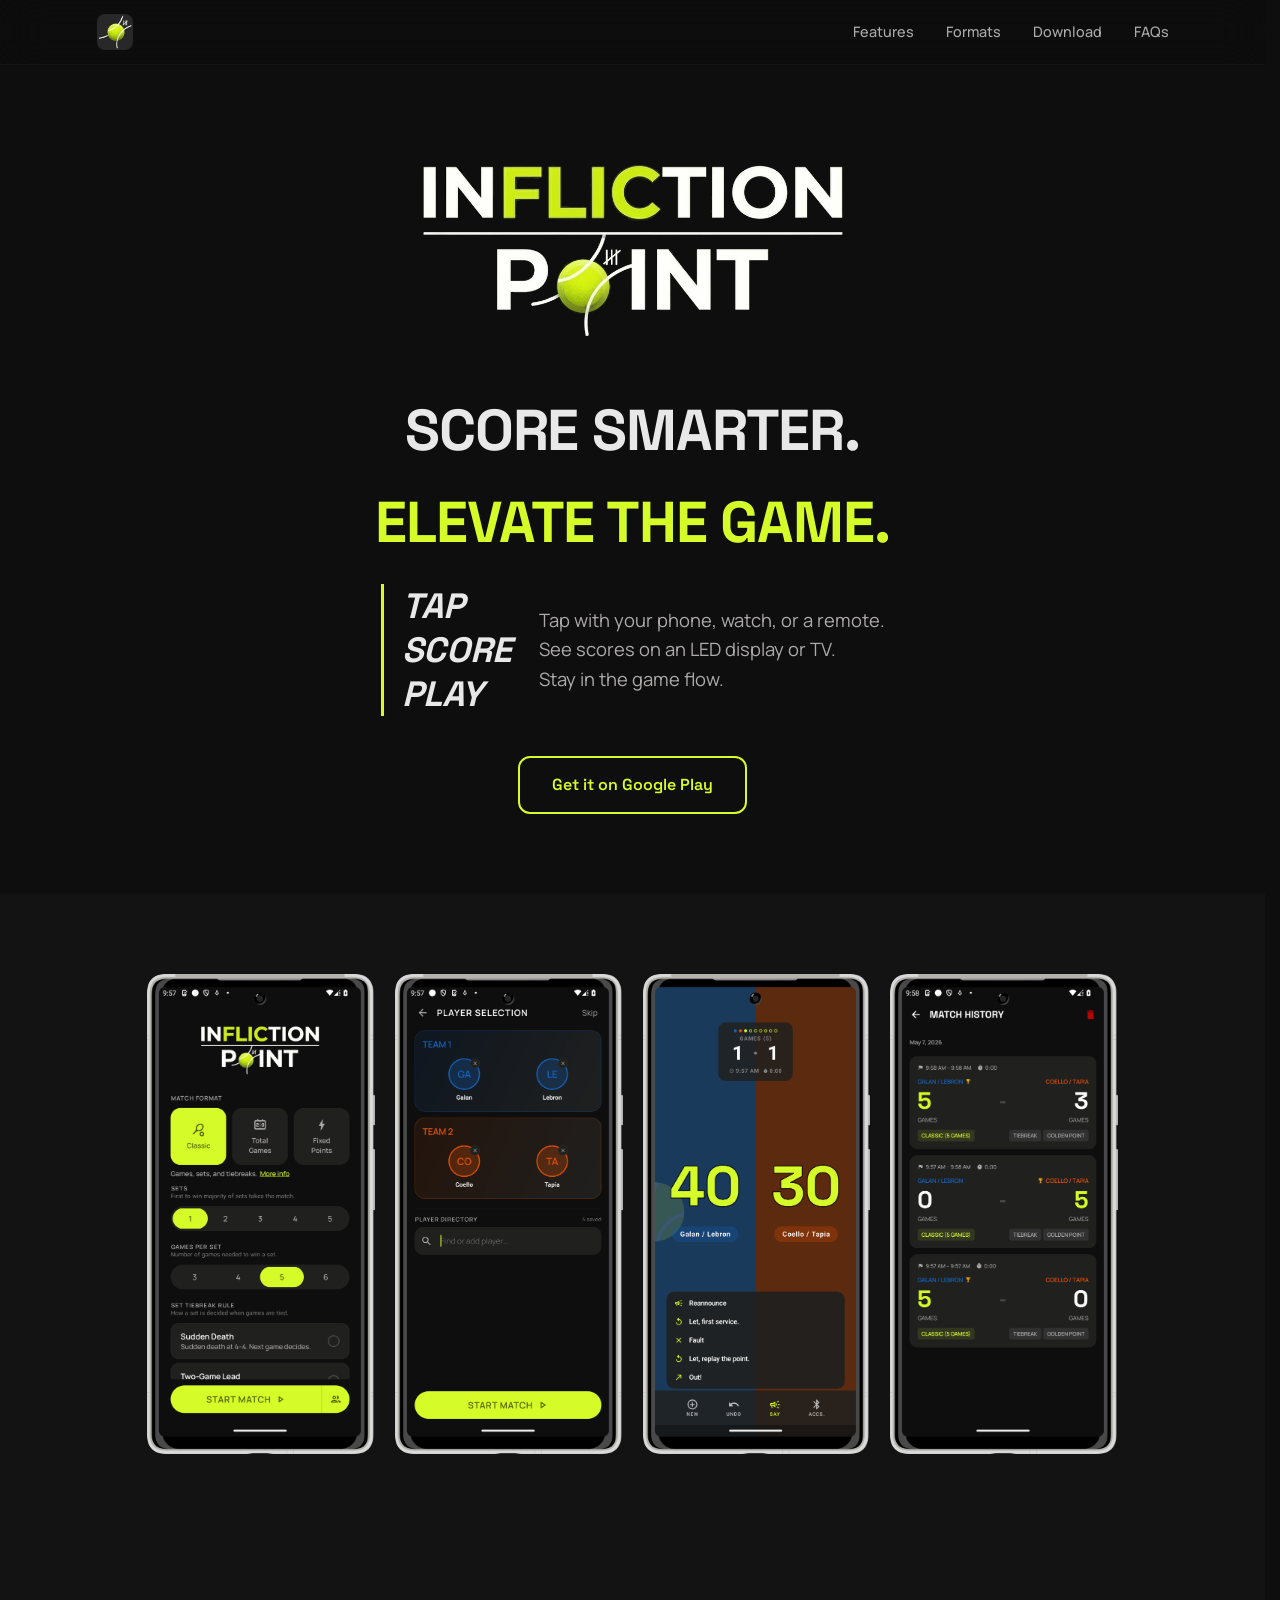
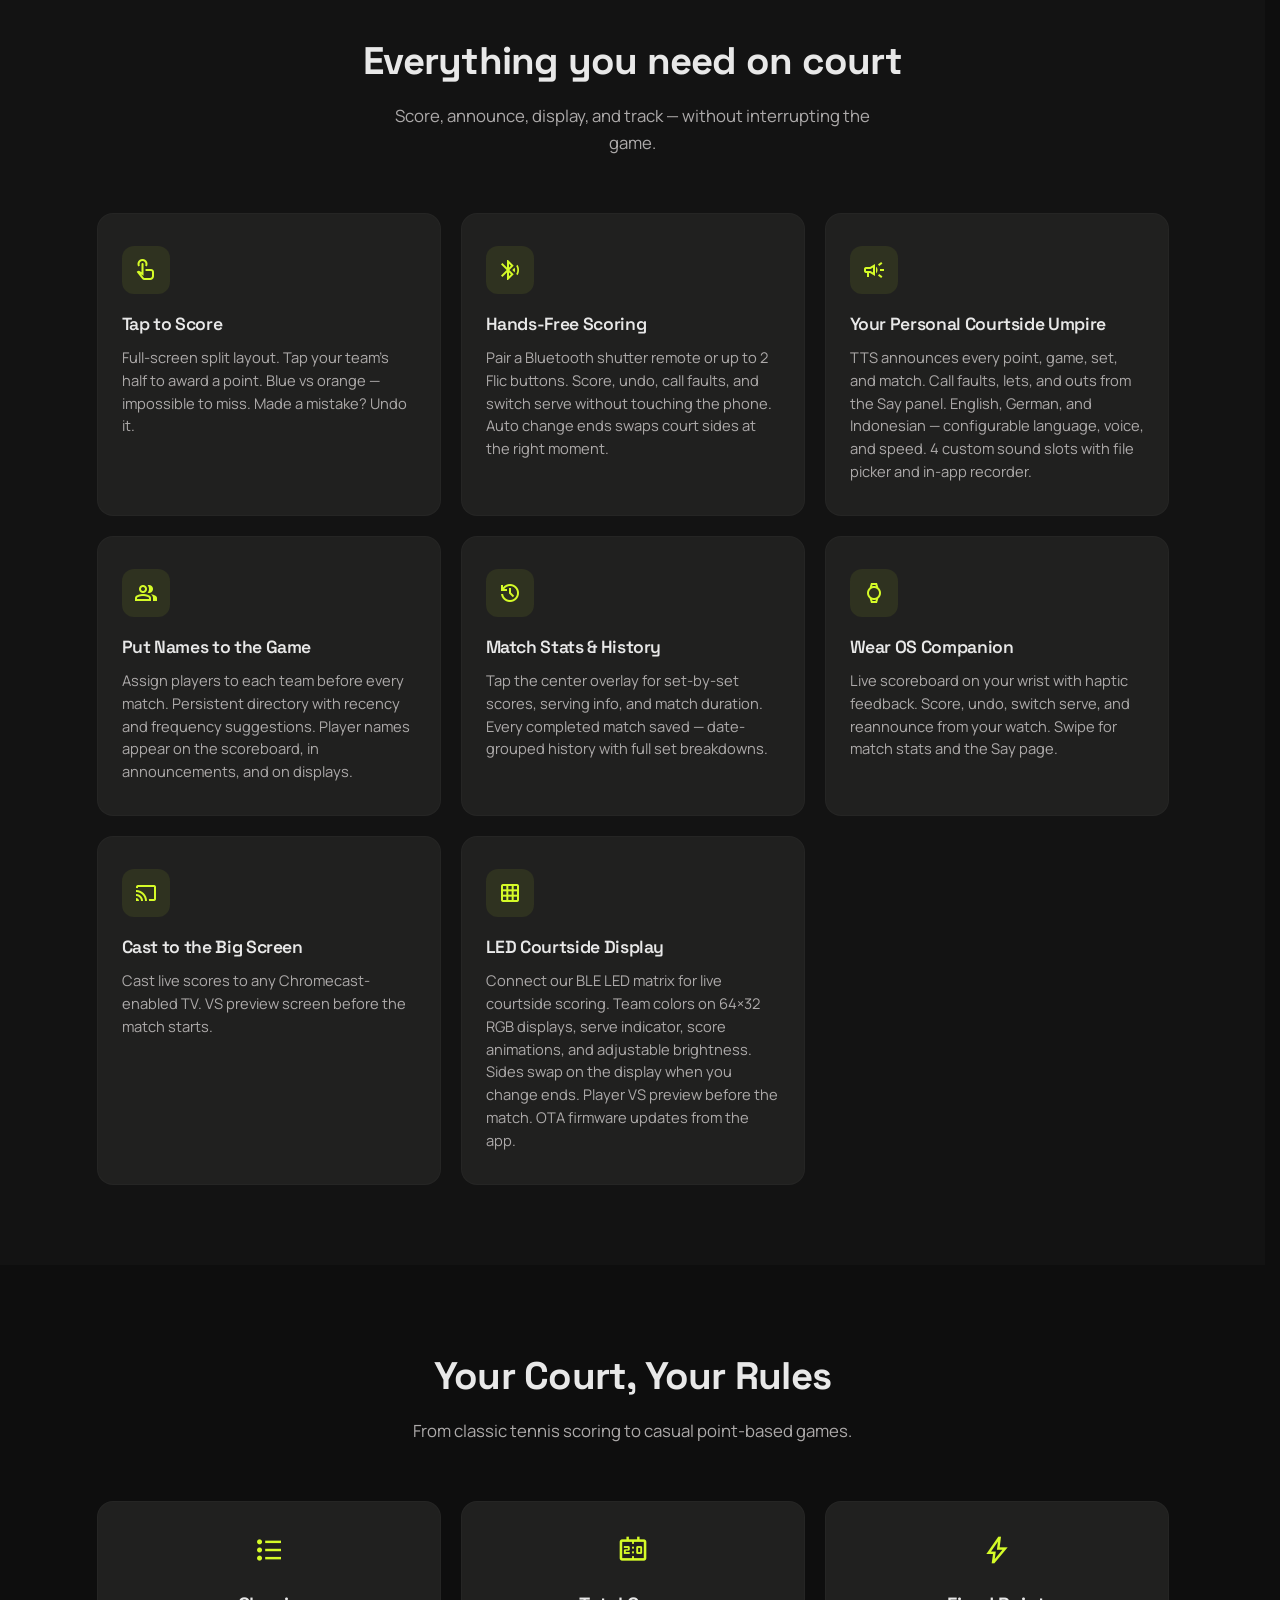
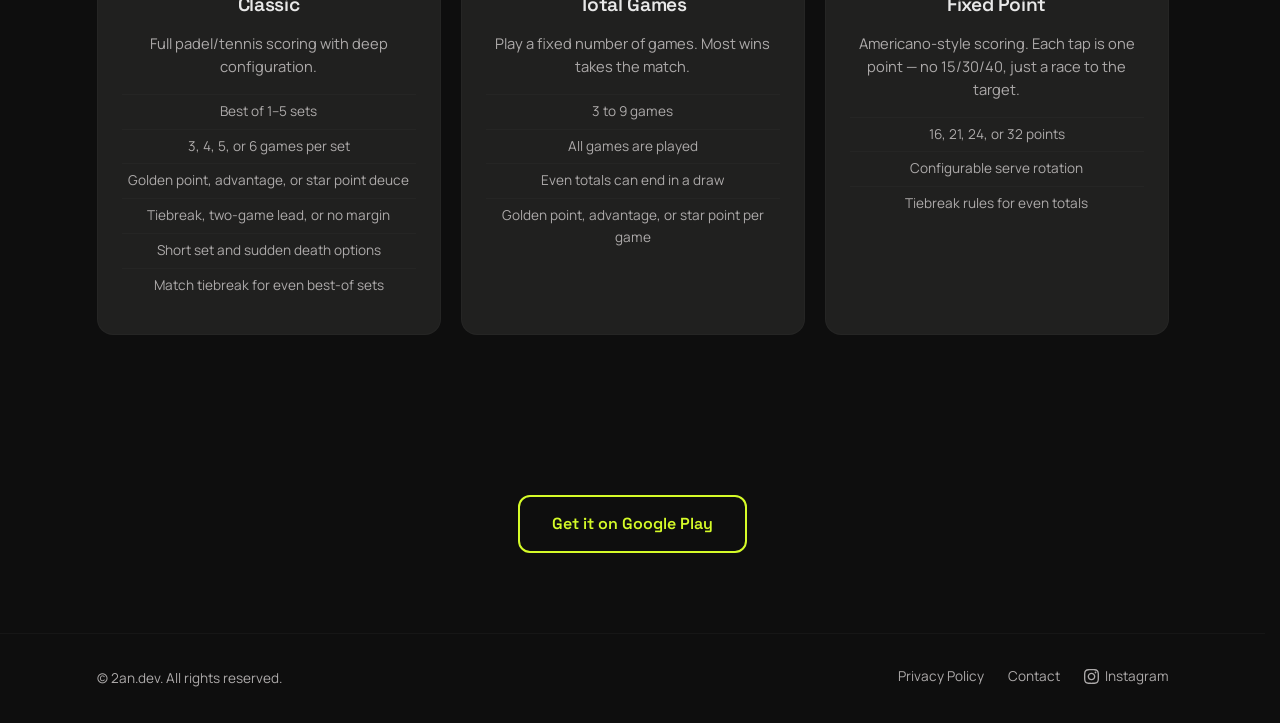
==== index.html @ fe8ebfc3 "feat(landing): update content from Play Store description, add screenshots - Refresh hero, features," ====
<!DOCTYPE html>
<html lang="en">
<head>
  <meta charset="UTF-8">
  <meta name="viewport" content="width=device-width, initial-scale=1.0">
  <title>Infliction Point — Padel/Tennis Scoreboard for Android</title>
  <meta name="description" content="Padel/Tennis scoreboard app. Hands-free scoring with Flic buttons or Bluetooth remotes, TTS umpire, player assignment, Wear OS companion, Chromecast, and LED courtside display.">
  <meta property="og:title" content="Infliction Point — Padel Scoreboard for Android">
  <meta property="og:description" content="Full-screen scoring with hands-free Bluetooth support, TTS announcements, and a Wear OS companion.">
  <meta property="og:type" content="website">
  <meta property="og:url" content="https://infliction-point.2an.dev/">
  <meta property="og:image" content="https://infliction-point.2an.dev/images/og-image.png">
  <link rel="icon" type="image/png" href="images/favicon.png">
  <link rel="canonical" href="https://infliction-point.2an.dev/">
  <link rel="preconnect" href="https://fonts.googleapis.com">
  <link rel="preconnect" href="https://fonts.gstatic.com" crossorigin>
  <link href="https://fonts.googleapis.com/css2?family=Manrope:wght@400;500;600&family=Space+Grotesk:wght@500;600;700&display=swap" rel="stylesheet">
  <link href="https://fonts.googleapis.com/css2?family=Material+Symbols+Outlined" rel="stylesheet">
  <link rel="stylesheet" href="css/style.css">
</head>
<body>

  <!-- Nav -->
  <nav class="nav">
    <div class="container">
      <a href="#" class="nav-brand"><img src="images/favicon.png" alt="Infliction Point" class="nav-icon"></a>
      <ul class="nav-links">
        <li><a href="#features">Features</a></li>
        <li><a href="#formats">Formats</a></li>
        <li><a href="#download">Download</a></li>
        <li><a href="faqs.html">FAQs</a></li>
      </ul>
      <button class="nav-hamburger" aria-label="Toggle menu" aria-expanded="false">
        <span></span><span></span><span></span>
      </button>
    </div>
  </nav>

  <!-- Hero -->
  <section class="hero">
    <div class="container">
      <div class="hero-visual">
        <img src="images/logo.png" alt="Infliction Point" class="hero-logo">
      </div>
      <h1>SCORE SMARTER.<br><span class="accent">ELEVATE THE GAME.</span></h1>
      <div class="hero-sub">
        <div class="tagline-block">
          <div class="tagline-line">TAP</div>
          <div class="tagline-line">SCORE</div>
          <div class="tagline-line">PLAY</div>
        </div>
        <p>Tap with your phone, watch, or a remote.<br>See scores on an LED display or TV.<br>Stay in the game flow.</p>
      </div>
      <a href="https://play.google.com/store/apps/details?id=dev2an.inflictionpoint" class="cta-button" target="_blank" rel="noopener">Get it on Google Play</a>
    </div>
  </section>

  <!-- Screenshots -->
  <section id="screenshots" class="screenshots">
    <div class="screenshots-scroll">
      <img src="images/01_screenshot.png" alt="Screenshot 1" class="screenshot-img">
      <img src="images/02_screenshot.png" alt="Screenshot 2" class="screenshot-img">
      <img src="images/03_screenshot.png" alt="Screenshot 3" class="screenshot-img">
      <img src="images/04_screenshot.png" alt="Screenshot 4" class="screenshot-img">
    </div>
  </section>

  <!-- Features -->
  <section id="features" class="features">
    <div class="container">
      <div class="section-header">
        <h2>Everything you need on court</h2>
        <p>Score, announce, display, and track — without interrupting the game.</p>
      </div>
      <div class="features-grid">
        <div class="feature-card">
          <div class="feature-icon"><span class="material-symbols-outlined">touch_app</span></div>
          <h3>Tap to Score</h3>
          <p>Full-screen split layout. Tap your team's half to award a point. Blue vs orange — impossible to miss. Made a mistake? Undo it.</p>
        </div>
        <div class="feature-card">
          <div class="feature-icon"><span class="material-symbols-outlined">bluetooth_searching</span></div>
          <h3>Hands-Free Scoring</h3>
          <p>Pair a Bluetooth shutter remote or up to 2 Flic buttons. Score, undo, call faults, and switch serve without touching the phone. Auto change ends swaps court sides at the right moment.</p>
        </div>
        <div class="feature-card">
          <div class="feature-icon"><span class="material-symbols-outlined">campaign</span></div>
          <h3>Your Personal Courtside Umpire</h3>
          <p>TTS announces every point, game, set, and match. Call faults, lets, and outs from the Say panel. English, German, and Indonesian — configurable language, voice, and speed. 4 custom sound slots with file picker and in-app recorder.</p>
        </div>
        <div class="feature-card">
          <div class="feature-icon"><span class="material-symbols-outlined">group</span></div>
          <h3>Put Names to the Game</h3>
          <p>Assign players to each team before every match. Persistent directory with recency and frequency suggestions. Player names appear on the scoreboard, in announcements, and on displays.</p>
        </div>
        <div class="feature-card">
          <div class="feature-icon"><span class="material-symbols-outlined">history</span></div>
          <h3>Match Stats &amp; History</h3>
          <p>Tap the center overlay for set-by-set scores, serving info, and match duration. Every completed match saved — date-grouped history with full set breakdowns.</p>
        </div>
        <div class="feature-card">
          <div class="feature-icon"><span class="material-symbols-outlined">watch</span></div>
          <h3>Wear OS Companion</h3>
          <p>Live scoreboard on your wrist with haptic feedback. Score, undo, switch serve, and reannounce from your watch. Swipe for match stats and the Say page.</p>
        </div>
        <div class="feature-card">
          <div class="feature-icon"><span class="material-symbols-outlined">cast</span></div>
          <h3>Cast to the Big Screen</h3>
          <p>Cast live scores to any Chromecast-enabled TV. VS preview screen before the match starts.</p>
        </div>
        <div class="feature-card">
          <div class="feature-icon"><span class="material-symbols-outlined">grid_on</span></div>
          <h3>LED Courtside Display</h3>
          <p>Connect our BLE LED matrix for live courtside scoring. Team colors on 64×32 RGB displays, serve indicator, score animations, and adjustable brightness. Sides swap on the display when you change ends. Player VS preview before the match. OTA firmware updates from the app.</p>
        </div>
      </div>
    </div>
  </section>

  <!-- Formats -->
  <section id="formats">
    <div class="container">
      <div class="section-header">
        <h2>Your Court, Your Rules</h2>
        <p>From classic tennis scoring to casual point-based games.</p>
      </div>
      <div class="formats-grid">
        <div class="format-card">
          <div class="format-icon"><span class="material-symbols-outlined">format_list_bulleted</span></div>
          <h3>Classic</h3>
          <p>Full padel/tennis scoring with deep configuration.</p>
          <ul>
            <li>Best of 1–5 sets</li>
            <li>3, 4, 5, or 6 games per set</li>
            <li>Golden point, advantage, or star point deuce</li>
            <li>Tiebreak, two-game lead, or no margin</li>
            <li>Short set and sudden death options</li>
            <li>Match tiebreak for even best-of sets</li>
          </ul>
        </div>
        <div class="format-card">
          <div class="format-icon"><span class="material-symbols-outlined">scoreboard</span></div>
          <h3>Total Games</h3>
          <p>Play a fixed number of games. Most wins takes the match.</p>
          <ul>
            <li>3 to 9 games</li>
            <li>All games are played</li>
            <li>Even totals can end in a draw</li>
            <li>Golden point, advantage, or star point per game</li>
          </ul>
        </div>
        <div class="format-card">
          <div class="format-icon"><span class="material-symbols-outlined">bolt</span></div>
          <h3>Fixed Point</h3>
          <p>Americano-style scoring. Each tap is one point — no 15/30/40, just a race to the target.</p>
          <ul>
            <li>16, 21, 24, or 32 points</li>
            <li>Configurable serve rotation</li>
            <li>Tiebreak rules for even totals</li>
          </ul>
        </div>
      </div>
    </div>
  </section>


  <!-- Download -->
  <section id="download" class="download">
    <div class="container">
      <a href="https://play.google.com/store/apps/details?id=dev2an.inflictionpoint" class="cta-button" target="_blank" rel="noopener">Get it on Google Play</a>
    </div>
  </section>

  <!-- Footer -->
  <footer class="footer">
    <div class="container">
      <span>&copy; 2an.dev. All rights reserved.</span>
      <ul class="footer-links">
        <li><a href="privacy.html">Privacy Policy</a></li>
        <li><a href="mailto:infliction-point@2an.dev">Contact</a></li>
        <li><a href="https://www.instagram.com/inflictionpoint/" target="_blank" rel="noopener" style="display:inline-flex;align-items:center;gap:6px;"><svg xmlns="http://www.w3.org/2000/svg" width="15" height="15" viewBox="0 0 24 24" fill="currentColor" aria-hidden="true"><path d="M12 2.163c3.204 0 3.584.012 4.85.07 3.252.148 4.771 1.691 4.919 4.919.058 1.265.069 1.645.069 4.849 0 3.205-.012 3.584-.069 4.849-.149 3.225-1.664 4.771-4.919 4.919-1.266.058-1.644.07-4.85.07-3.204 0-3.584-.012-4.849-.07-3.26-.149-4.771-1.699-4.919-4.92-.058-1.265-.07-1.644-.07-4.849 0-3.204.013-3.583.07-4.849.149-3.227 1.664-4.771 4.919-4.919 1.266-.057 1.645-.069 4.849-.069zm0-2.163c-3.259 0-3.667.014-4.947.072-4.358.2-6.78 2.618-6.98 6.98-.059 1.281-.073 1.689-.073 4.948 0 3.259.014 3.668.072 4.948.2 4.358 2.618 6.78 6.98 6.98 1.281.058 1.689.072 4.948.072 3.259 0 3.668-.014 4.948-.072 4.354-.2 6.782-2.618 6.979-6.98.059-1.28.073-1.689.073-4.948 0-3.259-.014-3.667-.072-4.947-.196-4.354-2.617-6.78-6.979-6.98-1.281-.059-1.69-.073-4.949-.073zm0 5.838c-3.403 0-6.162 2.759-6.162 6.162s2.759 6.163 6.162 6.163 6.162-2.759 6.162-6.163c0-3.403-2.759-6.162-6.162-6.162zm0 10.162c-2.209 0-4-1.79-4-4 0-2.209 1.791-4 4-4s4 1.791 4 4c0 2.21-1.791 4-4 4zm6.406-11.845c-.796 0-1.441.645-1.441 1.44s.645 1.44 1.441 1.44c.795 0 1.439-.645 1.439-1.44s-.644-1.44-1.439-1.44z"/></svg>Instagram</a></li>
      </ul>
    </div>
  </footer>

  <script src="js/main.js"></script>
</body>
</html>
---- css/style.css ----
/* ── Tokens ── */
:root {
  --electric-lime: #D5FB28;
  --electric-lime-hover: #e0fc5a;
  --court-blue: #1565C0;
  --court-blue-light: #1E88E5;
  --clay-orange: #E65100;
  --clay-orange-light: #EF6C00;
  --deep-charcoal: #0E0E0E;
  --surface-low: #131313;
  --surface-high: #20201F;
  --on-surface-variant: #ADAAAA;
  --on-primary-dark: #4D5D00;
  --ghost-border: rgba(72, 72, 71, 0.15);
  --heading-color: #E8E8E8;
  --font-heading: 'Space Grotesk', system-ui, sans-serif;
  --font-body: 'Manrope', system-ui, sans-serif;
  --max-width: 1120px;
}

/* ── Reset ── */
*, *::before, *::after { box-sizing: border-box; margin: 0; padding: 0; }

html { scroll-behavior: smooth; scrollbar-gutter: stable; }

body {
  font-family: var(--font-body);
  background: var(--deep-charcoal);
  color: var(--on-surface-variant);
  line-height: 1.6;
  -webkit-font-smoothing: antialiased;
}

a { color: var(--electric-lime); text-decoration: none; }
a:hover { color: var(--electric-lime-hover); }

img { max-width: 100%; display: block; }

/* ── Layout ── */
.container { max-width: var(--max-width); margin: 0 auto; padding: 0 24px; }

section { padding: 80px 0; }

/* ── Nav ── */
.nav {
  position: sticky;
  top: 0;
  z-index: 100;
  background: rgba(14, 14, 14, 0.85);
  backdrop-filter: blur(24px);
  -webkit-backdrop-filter: blur(24px);
  border-bottom: 1px solid var(--ghost-border);
}

.nav .container {
  display: flex;
  align-items: center;
  justify-content: space-between;
  height: 64px;
}

.nav-brand { text-decoration: none; }

.nav-icon {
  width: 36px;
  height: 36px;
  border-radius: 8px;
}

.nav-links {
  display: flex;
  align-items: center;
  gap: 32px;
  list-style: none;
}

.nav-links a {
  color: var(--on-surface-variant);
  font-size: 0.9rem;
  font-weight: 500;
  transition: color 0.2s;
}

.nav-links a:hover { color: var(--heading-color); }

.nav-hamburger {
  display: none;
  background: none;
  border: none;
  cursor: pointer;
  padding: 8px;
}

.nav-hamburger span {
  display: block;
  width: 24px;
  height: 2px;
  background: var(--on-surface-variant);
  margin: 6px 0;
  transition: transform 0.3s, opacity 0.3s;
}

/* ── Hero ── */
.hero {
  padding: 100px 0 80px;
  text-align: center;
}

.hero h1 {
  font-family: var(--font-heading);
  font-size: clamp(2.4rem, 5vw, 3.6rem);
  font-weight: 700;
  letter-spacing: -0.02em;
  color: var(--heading-color);
  margin-bottom: 16px;
}

.hero h1 .accent { color: var(--electric-lime); }

.hero-sub {
  display: flex;
  align-items: center;
  justify-content: center;
  gap: 28px;
  margin-bottom: 40px;
}

.tagline-block {
  border-left: 3px solid var(--electric-lime);
  padding-left: 18px;
  flex-shrink: 0;
  text-align: left;
}

.tagline-line {
  font-family: var(--font-heading);
  font-size: clamp(1.6rem, 3.5vw, 2.2rem);
  font-weight: 700;
  font-style: italic;
  color: var(--heading-color);
  line-height: 1.25;
}

.hero p {
  font-size: 1.15rem;
  max-width: 360px;
  margin: 0;
  text-align: left;
}

.hero-visual {
  display: flex;
  justify-content: center;
  margin-bottom: 48px;
}

.hero-logo {
  width: 420px;
  height: auto;
}

/* ── CTA Button ── */
.cta-button {
  display: inline-flex;
  align-items: center;
  gap: 8px;
  padding: 14px 32px;
  border: 2px solid var(--electric-lime);
  border-radius: 12px;
  font-family: var(--font-heading);
  font-weight: 600;
  font-size: 1rem;
  color: var(--electric-lime);
  background: transparent;
  cursor: pointer;
  transition: background 0.2s, color 0.2s;
}

.cta-button:hover {
  background: var(--electric-lime);
  color: var(--on-primary-dark);
}

/* ── Section Headers ── */
.section-header {
  text-align: center;
  margin-bottom: 56px;
}

.section-header h2 {
  font-family: var(--font-heading);
  font-size: clamp(1.8rem, 3.5vw, 2.4rem);
  font-weight: 700;
  letter-spacing: -0.02em;
  color: var(--heading-color);
  margin-bottom: 12px;
}

.section-header p {
  font-size: 1.05rem;
  max-width: 520px;
  margin: 0 auto;
}

/* ── Features ── */
.features { background: var(--surface-low); }

.features-grid {
  display: grid;
  grid-template-columns: repeat(3, 1fr);
  gap: 20px;
}

.feature-card {
  background: var(--surface-high);
  border: 1px solid var(--ghost-border);
  border-radius: 16px;
  padding: 32px 24px;
}

.feature-icon {
  width: 48px;
  height: 48px;
  border-radius: 12px;
  display: flex;
  align-items: center;
  justify-content: center;
  margin-bottom: 16px;
  background: rgba(213, 251, 40, 0.08);
  color: var(--electric-lime);
}

.feature-icon .material-symbols-outlined {
  font-size: 1.5rem;
}

.feature-card h3 {
  font-family: var(--font-heading);
  font-size: 1.1rem;
  font-weight: 600;
  letter-spacing: -0.02em;
  color: var(--heading-color);
  margin-bottom: 8px;
}

.feature-card p { font-size: 0.92rem; line-height: 1.55; }

/* ── Formats ── */
.formats-grid {
  display: grid;
  grid-template-columns: repeat(3, 1fr);
  gap: 20px;
}

.format-card {
  background: var(--surface-high);
  border: 1px solid var(--ghost-border);
  border-radius: 16px;
  padding: 32px 24px;
  text-align: center;
}

.format-card .format-icon {
  margin-bottom: 16px;
  color: var(--electric-lime);
}

.format-card .format-icon .material-symbols-outlined {
  font-size: 2rem;
}

.format-card h3 {
  font-family: var(--font-heading);
  font-size: 1.2rem;
  font-weight: 600;
  letter-spacing: -0.02em;
  color: var(--heading-color);
  margin-bottom: 12px;
}

.format-card p { font-size: 0.92rem; line-height: 1.55; }

.format-card ul {
  list-style: none;
  margin-top: 16px;
  font-size: 0.85rem;
}

.format-card ul li {
  padding: 6px 0;
  border-top: 1px solid var(--ghost-border);
}

/* ── Screenshots ── */
.screenshots { background: var(--surface-low); }

.screenshots-scroll {
  display: flex;
  gap: 20px;
  overflow-x: auto;
  padding-bottom: 16px;
  scroll-snap-type: x mandatory;
  -webkit-overflow-scrolling: touch;
}

.screenshots-scroll::before,
.screenshots-scroll::after {
  content: '';
  flex: 1;
}

.screenshots-scroll::-webkit-scrollbar { height: 6px; }
.screenshots-scroll::-webkit-scrollbar-track { background: var(--surface-high); border-radius: 3px; }
.screenshots-scroll::-webkit-scrollbar-thumb { background: rgba(173, 170, 170, 0.3); border-radius: 3px; }

.screenshot-img {
  flex: 0 0 auto;
  height: 480px;
  width: auto;
  border-radius: 16px;
  scroll-snap-align: start;
  display: block;
}

/* ── Download ── */
.download {
  text-align: center;
  padding: 80px 0;
}

.download h2 {
  font-family: var(--font-heading);
  font-size: clamp(1.8rem, 3.5vw, 2.4rem);
  font-weight: 700;
  letter-spacing: -0.02em;
  color: var(--heading-color);
  margin-bottom: 16px;
}

.download p {
  font-size: 1.05rem;
  margin-bottom: 32px;
}

.built-by {
  margin-top: 24px;
  font-size: 0.85rem;
}

/* ── Footer ── */
.footer {
  border-top: 1px solid var(--ghost-border);
  padding: 32px 0;
}

.footer .container {
  display: flex;
  align-items: center;
  justify-content: space-between;
  flex-wrap: wrap;
  gap: 16px;
  font-size: 0.85rem;
}

.footer-links {
  display: flex;
  gap: 24px;
  list-style: none;
}

.footer-links a { color: var(--on-surface-variant); }
.footer-links a:hover { color: var(--heading-color); }

/* ── Mobile ── */
@media (max-width: 768px) {
  section { padding: 56px 0; }

  .nav-links {
    display: none;
    position: absolute;
    top: 64px;
    left: 0;
    right: 0;
    flex-direction: column;
    background: rgba(14, 14, 14, 0.95);
    backdrop-filter: blur(24px);
    -webkit-backdrop-filter: blur(24px);
    padding: 24px;
    gap: 20px;
    border-bottom: 1px solid var(--ghost-border);
  }

  .nav-links.open { display: flex; }

  .nav-hamburger { display: block; }

  .features-grid,
  .formats-grid {
    grid-template-columns: 1fr;
  }

  .hero-logo {
    width: 320px;
  }

  .hero-sub {
    flex-direction: column;
    align-items: center;
  }

  .hero p {
    text-align: center;
    max-width: 480px;
  }


  .footer .container {
    flex-direction: column;
    text-align: center;
  }
}

@media (max-width: 480px) {
  .hero h1 { font-size: 2rem; }
  .container { padding: 0 16px; }
}
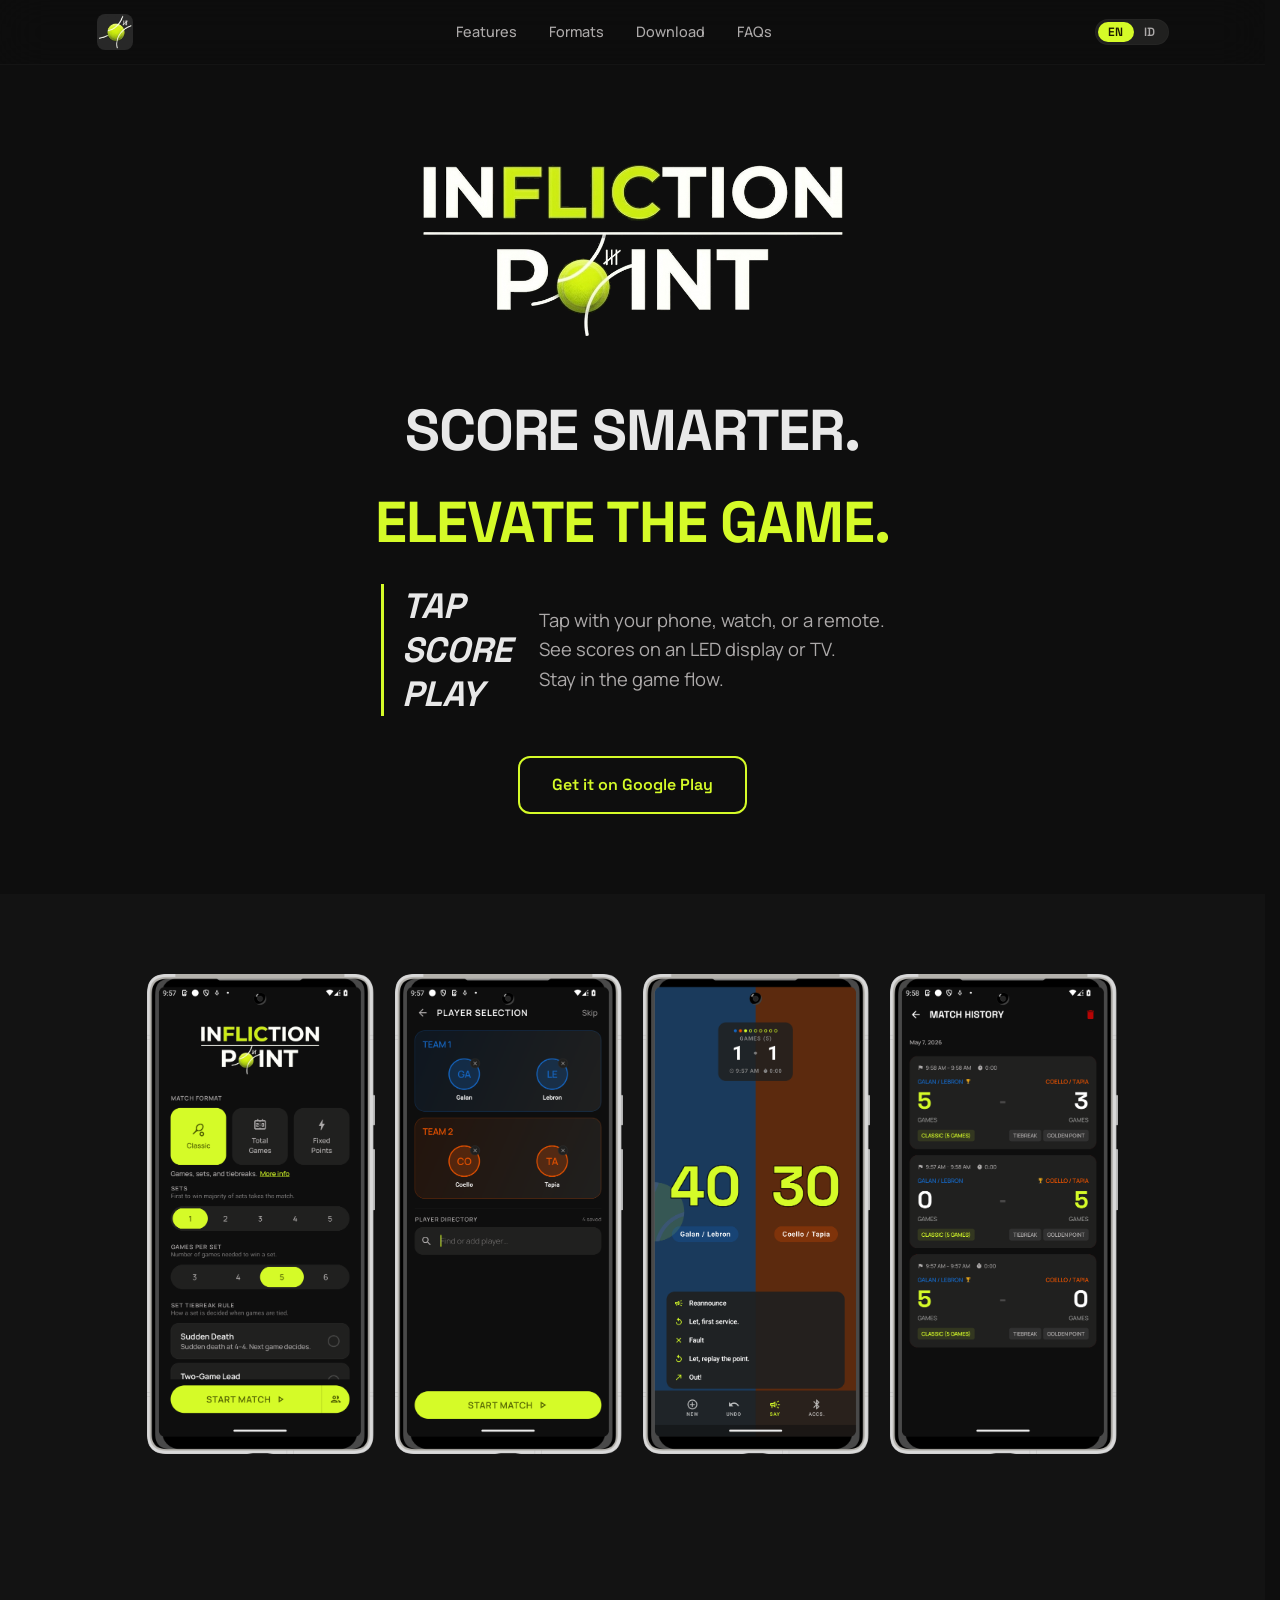
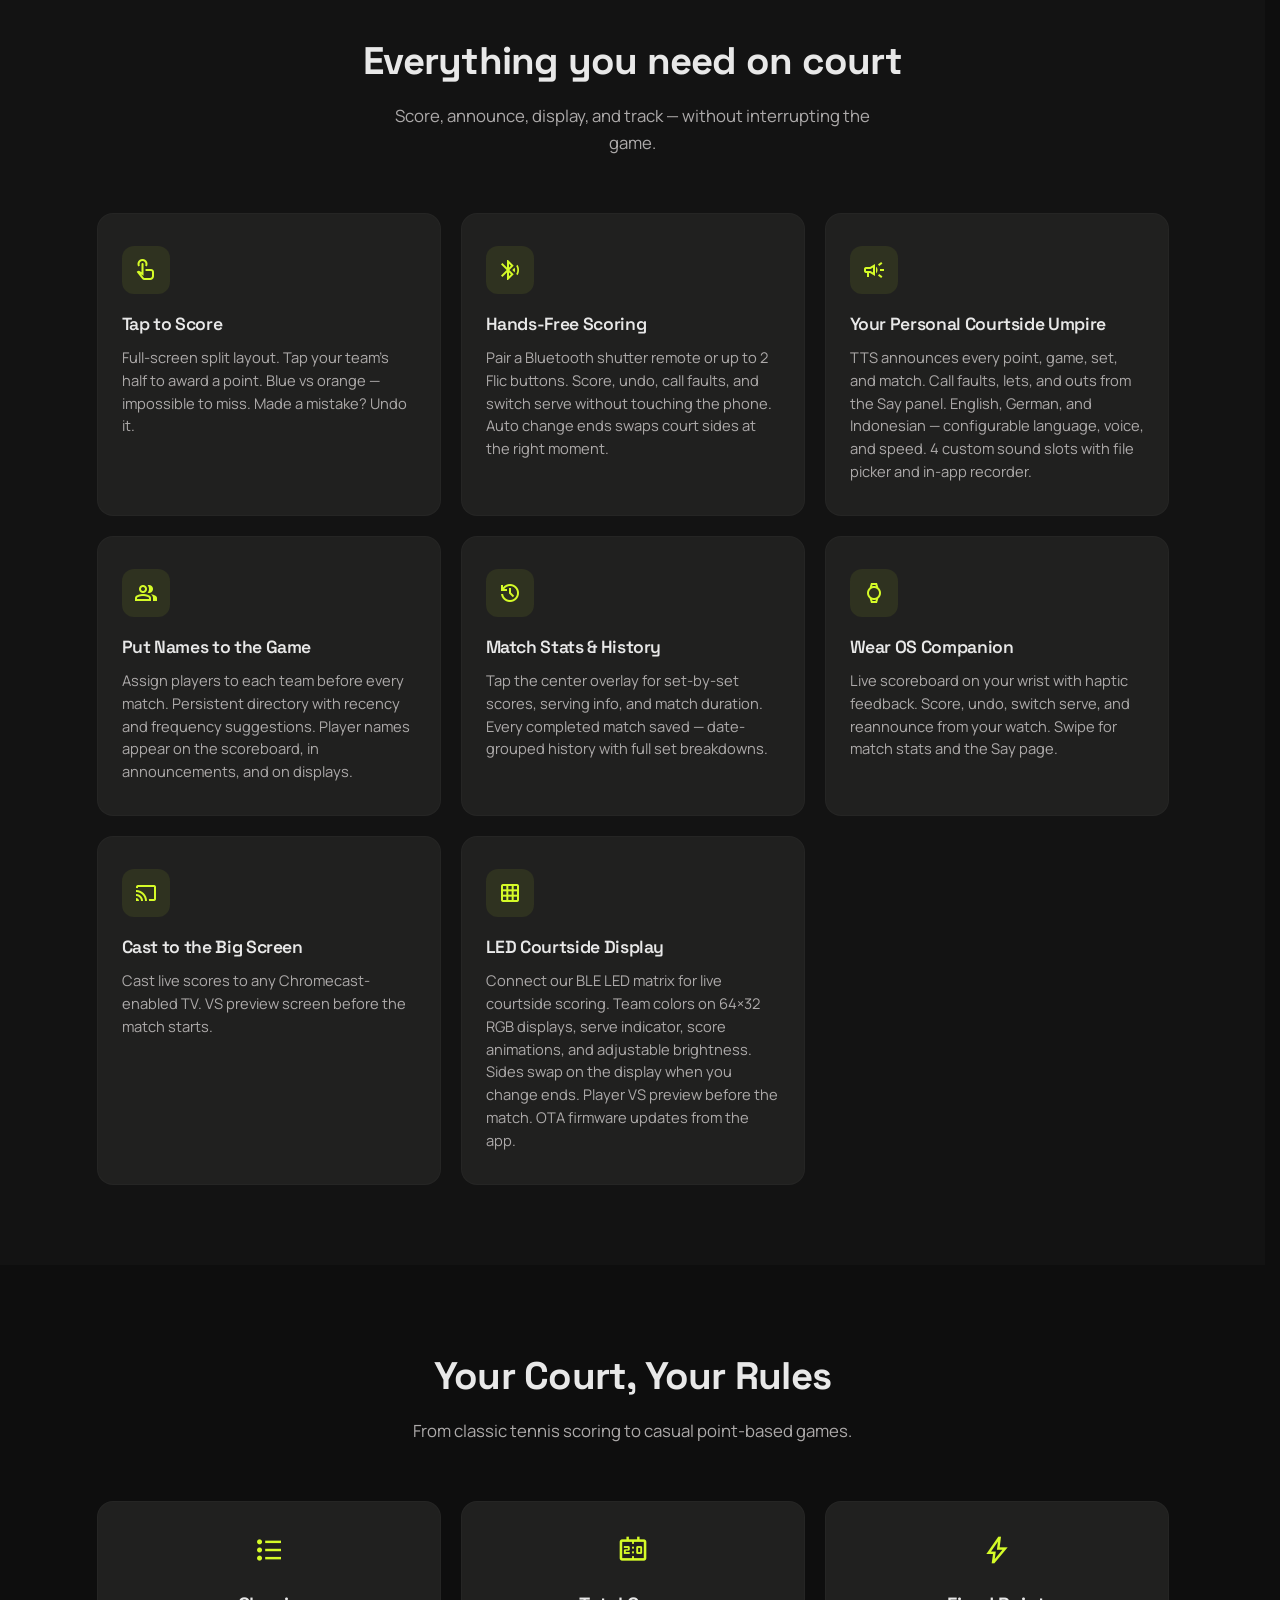
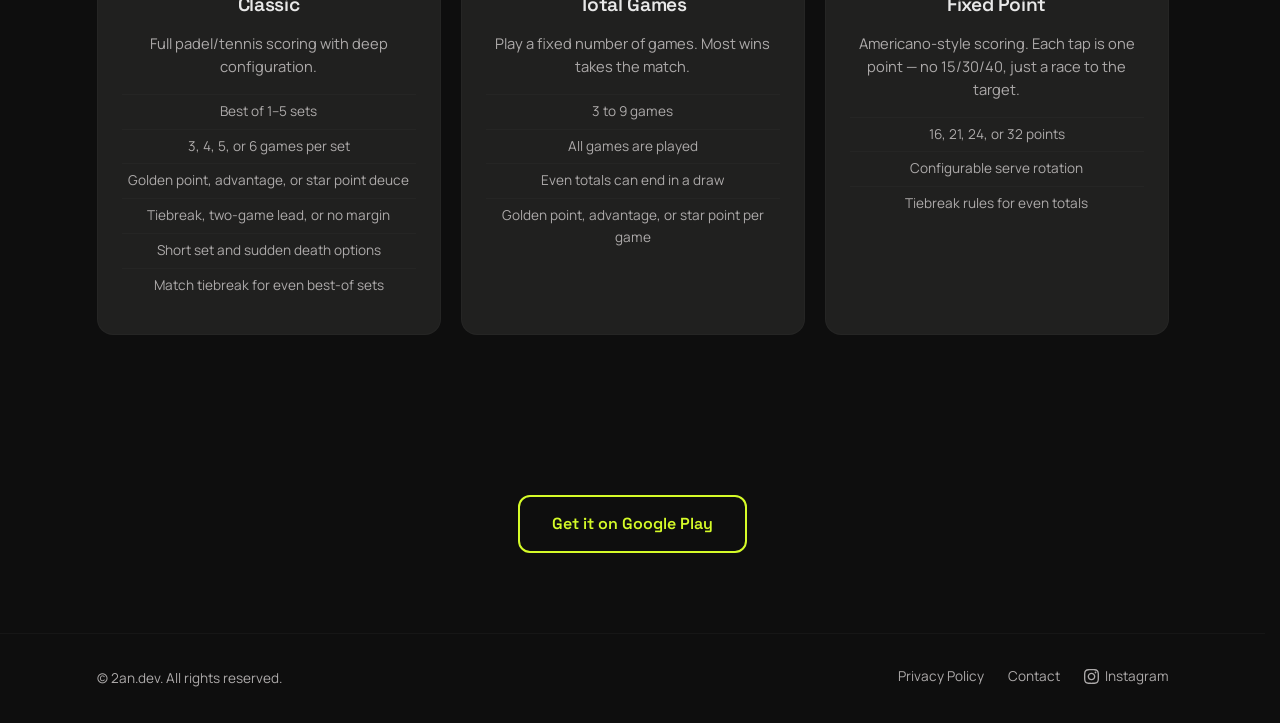
==== commit f74e6b22: "feat: add Indonesian language support with EN/ID nav toggle Adds JS-based i18n to all three marketin" ====
--- a/index.html
+++ b/index.html
@@ -25,14 +25,18 @@
     <div class="container">
       <a href="#" class="nav-brand"><img src="images/favicon.png" alt="Infliction Point" class="nav-icon"></a>
       <ul class="nav-links">
-        <li><a href="#features">Features</a></li>
-        <li><a href="#formats">Formats</a></li>
-        <li><a href="#download">Download</a></li>
-        <li><a href="faqs.html">FAQs</a></li>
+        <li><a href="#features" data-i18n="nav.features">Features</a></li>
+        <li><a href="#formats" data-i18n="nav.formats">Formats</a></li>
+        <li><a href="#download" data-i18n="nav.download">Download</a></li>
+        <li><a href="faqs.html" data-i18n="nav.faqs">FAQs</a></li>
       </ul>
       <button class="nav-hamburger" aria-label="Toggle menu" aria-expanded="false">
         <span></span><span></span><span></span>
       </button>
+      <div class="lang-toggle" role="group" aria-label="Language">
+        <button class="lang-btn active" data-lang="en" aria-pressed="true">EN</button>
+        <button class="lang-btn" data-lang="id" aria-pressed="false">ID</button>
+      </div>
     </div>
   </nav>
 
@@ -42,16 +46,16 @@
       <div class="hero-visual">
         <img src="images/logo.png" alt="Infliction Point" class="hero-logo">
       </div>
-      <h1>SCORE SMARTER.<br><span class="accent">ELEVATE THE GAME.</span></h1>
+      <h1 data-i18n-html="hero.headline">SCORE SMARTER.<br><span class="accent">ELEVATE THE GAME.</span></h1>
       <div class="hero-sub">
         <div class="tagline-block">
-          <div class="tagline-line">TAP</div>
-          <div class="tagline-line">SCORE</div>
-          <div class="tagline-line">PLAY</div>
+          <div class="tagline-line" data-i18n="hero.tagline1">TAP</div>
+          <div class="tagline-line" data-i18n="hero.tagline2">SCORE</div>
+          <div class="tagline-line" data-i18n="hero.tagline3">PLAY</div>
         </div>
-        <p>Tap with your phone, watch, or a remote.<br>See scores on an LED display or TV.<br>Stay in the game flow.</p>
+        <p data-i18n-html="hero.body">Tap with your phone, watch, or a remote.<br>See scores on an LED display or TV.<br>Stay in the game flow.</p>
       </div>
-      <a href="https://play.google.com/store/apps/details?id=dev2an.inflictionpoint" class="cta-button" target="_blank" rel="noopener">Get it on Google Play</a>
+      <a href="https://play.google.com/store/apps/details?id=dev2an.inflictionpoint" class="cta-button" target="_blank" rel="noopener" data-i18n="hero.cta">Get it on Google Play</a>
     </div>
   </section>
 
@@ -69,49 +73,49 @@
   <section id="features" class="features">
     <div class="container">
       <div class="section-header">
-        <h2>Everything you need on court</h2>
-        <p>Score, announce, display, and track — without interrupting the game.</p>
+        <h2 data-i18n="features.heading">Everything you need on court</h2>
+        <p data-i18n="features.sub">Score, announce, display, and track — without interrupting the game.</p>
       </div>
       <div class="features-grid">
         <div class="feature-card">
           <div class="feature-icon"><span class="material-symbols-outlined">touch_app</span></div>
-          <h3>Tap to Score</h3>
-          <p>Full-screen split layout. Tap your team's half to award a point. Blue vs orange — impossible to miss. Made a mistake? Undo it.</p>
+          <h3 data-i18n="feat.tap.title">Tap to Score</h3>
+          <p data-i18n="feat.tap.body">Full-screen split layout. Tap your team's half to award a point. Blue vs orange — impossible to miss. Made a mistake? Undo it.</p>
         </div>
         <div class="feature-card">
           <div class="feature-icon"><span class="material-symbols-outlined">bluetooth_searching</span></div>
-          <h3>Hands-Free Scoring</h3>
-          <p>Pair a Bluetooth shutter remote or up to 2 Flic buttons. Score, undo, call faults, and switch serve without touching the phone. Auto change ends swaps court sides at the right moment.</p>
+          <h3 data-i18n="feat.handsfree.title">Hands-Free Scoring</h3>
+          <p data-i18n="feat.handsfree.body">Pair a Bluetooth shutter remote or up to 2 Flic buttons. Score, undo, call faults, and switch serve without touching the phone. Auto change ends swaps court sides at the right moment.</p>
         </div>
         <div class="feature-card">
           <div class="feature-icon"><span class="material-symbols-outlined">campaign</span></div>
-          <h3>Your Personal Courtside Umpire</h3>
-          <p>TTS announces every point, game, set, and match. Call faults, lets, and outs from the Say panel. English, German, and Indonesian — configurable language, voice, and speed. 4 custom sound slots with file picker and in-app recorder.</p>
+          <h3 data-i18n="feat.umpire.title">Your Personal Courtside Umpire</h3>
+          <p data-i18n="feat.umpire.body">TTS announces every point, game, set, and match. Call faults, lets, and outs from the Say panel. English, German, and Indonesian — configurable language, voice, and speed. 4 custom sound slots with file picker and in-app recorder.</p>
         </div>
         <div class="feature-card">
           <div class="feature-icon"><span class="material-symbols-outlined">group</span></div>
-          <h3>Put Names to the Game</h3>
-          <p>Assign players to each team before every match. Persistent directory with recency and frequency suggestions. Player names appear on the scoreboard, in announcements, and on displays.</p>
+          <h3 data-i18n="feat.players.title">Put Names to the Game</h3>
+          <p data-i18n="feat.players.body">Assign players to each team before every match. Persistent directory with recency and frequency suggestions. Player names appear on the scoreboard, in announcements, and on displays.</p>
         </div>
         <div class="feature-card">
           <div class="feature-icon"><span class="material-symbols-outlined">history</span></div>
-          <h3>Match Stats &amp; History</h3>
-          <p>Tap the center overlay for set-by-set scores, serving info, and match duration. Every completed match saved — date-grouped history with full set breakdowns.</p>
+          <h3 data-i18n="feat.stats.title">Match Stats &amp; History</h3>
+          <p data-i18n="feat.stats.body">Tap the center overlay for set-by-set scores, serving info, and match duration. Every completed match saved — date-grouped history with full set breakdowns.</p>
         </div>
         <div class="feature-card">
           <div class="feature-icon"><span class="material-symbols-outlined">watch</span></div>
-          <h3>Wear OS Companion</h3>
-          <p>Live scoreboard on your wrist with haptic feedback. Score, undo, switch serve, and reannounce from your watch. Swipe for match stats and the Say page.</p>
+          <h3 data-i18n="feat.wear.title">Wear OS Companion</h3>
+          <p data-i18n="feat.wear.body">Live scoreboard on your wrist with haptic feedback. Score, undo, switch serve, and reannounce from your watch. Swipe for match stats and the Say page.</p>
         </div>
         <div class="feature-card">
           <div class="feature-icon"><span class="material-symbols-outlined">cast</span></div>
-          <h3>Cast to the Big Screen</h3>
-          <p>Cast live scores to any Chromecast-enabled TV. VS preview screen before the match starts.</p>
+          <h3 data-i18n="feat.cast.title">Cast to the Big Screen</h3>
+          <p data-i18n="feat.cast.body">Cast live scores to any Chromecast-enabled TV. VS preview screen before the match starts.</p>
         </div>
         <div class="feature-card">
           <div class="feature-icon"><span class="material-symbols-outlined">grid_on</span></div>
-          <h3>LED Courtside Display</h3>
-          <p>Connect our BLE LED matrix for live courtside scoring. Team colors on 64×32 RGB displays, serve indicator, score animations, and adjustable brightness. Sides swap on the display when you change ends. Player VS preview before the match. OTA firmware updates from the app.</p>
+          <h3 data-i18n="feat.led.title">LED Courtside Display</h3>
+          <p data-i18n="feat.led.body">Connect our BLE LED matrix for live courtside scoring. Team colors on 64×32 RGB displays, serve indicator, score animations, and adjustable brightness. Sides swap on the display when you change ends. Player VS preview before the match. OTA firmware updates from the app.</p>
         </div>
       </div>
     </div>
@@ -121,42 +125,42 @@
   <section id="formats">
     <div class="container">
       <div class="section-header">
-        <h2>Your Court, Your Rules</h2>
-        <p>From classic tennis scoring to casual point-based games.</p>
+        <h2 data-i18n="formats.heading">Your Court, Your Rules</h2>
+        <p data-i18n="formats.sub">From classic tennis scoring to casual point-based games.</p>
       </div>
       <div class="formats-grid">
         <div class="format-card">
           <div class="format-icon"><span class="material-symbols-outlined">format_list_bulleted</span></div>
-          <h3>Classic</h3>
-          <p>Full padel/tennis scoring with deep configuration.</p>
+          <h3 data-i18n="fmt.classic.title">Classic</h3>
+          <p data-i18n="fmt.classic.sub">Full padel/tennis scoring with deep configuration.</p>
           <ul>
-            <li>Best of 1–5 sets</li>
-            <li>3, 4, 5, or 6 games per set</li>
-            <li>Golden point, advantage, or star point deuce</li>
-            <li>Tiebreak, two-game lead, or no margin</li>
-            <li>Short set and sudden death options</li>
-            <li>Match tiebreak for even best-of sets</li>
+            <li data-i18n="fmt.classic.li1">Best of 1–5 sets</li>
+            <li data-i18n="fmt.classic.li2">3, 4, 5, or 6 games per set</li>
+            <li data-i18n="fmt.classic.li3">Golden point, advantage, or star point deuce</li>
+            <li data-i18n="fmt.classic.li4">Tiebreak, two-game lead, or no margin</li>
+            <li data-i18n="fmt.classic.li5">Short set and sudden death options</li>
+            <li data-i18n="fmt.classic.li6">Match tiebreak for even best-of sets</li>
           </ul>
         </div>
         <div class="format-card">
           <div class="format-icon"><span class="material-symbols-outlined">scoreboard</span></div>
-          <h3>Total Games</h3>
-          <p>Play a fixed number of games. Most wins takes the match.</p>
+          <h3 data-i18n="fmt.totalgames.title">Total Games</h3>
+          <p data-i18n="fmt.totalgames.sub">Play a fixed number of games. Most wins takes the match.</p>
           <ul>
-            <li>3 to 9 games</li>
-            <li>All games are played</li>
-            <li>Even totals can end in a draw</li>
-            <li>Golden point, advantage, or star point per game</li>
+            <li data-i18n="fmt.totalgames.li1">3 to 9 games</li>
+            <li data-i18n="fmt.totalgames.li2">All games are played</li>
+            <li data-i18n="fmt.totalgames.li3">Even totals can end in a draw</li>
+            <li data-i18n="fmt.totalgames.li4">Golden point, advantage, or star point per game</li>
           </ul>
         </div>
         <div class="format-card">
           <div class="format-icon"><span class="material-symbols-outlined">bolt</span></div>
-          <h3>Fixed Point</h3>
-          <p>Americano-style scoring. Each tap is one point — no 15/30/40, just a race to the target.</p>
+          <h3 data-i18n="fmt.fixedpoint.title">Fixed Point</h3>
+          <p data-i18n="fmt.fixedpoint.sub">Americano-style scoring. Each tap is one point — no 15/30/40, just a race to the target.</p>
           <ul>
-            <li>16, 21, 24, or 32 points</li>
-            <li>Configurable serve rotation</li>
-            <li>Tiebreak rules for even totals</li>
+            <li data-i18n="fmt.fixedpoint.li1">16, 21, 24, or 32 points</li>
+            <li data-i18n="fmt.fixedpoint.li2">Configurable serve rotation</li>
+            <li data-i18n="fmt.fixedpoint.li3">Tiebreak rules for even totals</li>
           </ul>
         </div>
       </div>
@@ -167,22 +171,23 @@
   <!-- Download -->
   <section id="download" class="download">
     <div class="container">
-      <a href="https://play.google.com/store/apps/details?id=dev2an.inflictionpoint" class="cta-button" target="_blank" rel="noopener">Get it on Google Play</a>
+      <a href="https://play.google.com/store/apps/details?id=dev2an.inflictionpoint" class="cta-button" target="_blank" rel="noopener" data-i18n="download.cta">Get it on Google Play</a>
     </div>
   </section>
 
   <!-- Footer -->
   <footer class="footer">
     <div class="container">
-      <span>&copy; 2an.dev. All rights reserved.</span>
+      <span data-i18n="footer.copyright">&copy; 2an.dev. All rights reserved.</span>
       <ul class="footer-links">
-        <li><a href="privacy.html">Privacy Policy</a></li>
-        <li><a href="mailto:infliction-point@2an.dev">Contact</a></li>
-        <li><a href="https://www.instagram.com/inflictionpoint/" target="_blank" rel="noopener" style="display:inline-flex;align-items:center;gap:6px;"><svg xmlns="http://www.w3.org/2000/svg" width="15" height="15" viewBox="0 0 24 24" fill="currentColor" aria-hidden="true"><path d="M12 2.163c3.204 0 3.584.012 4.85.07 3.252.148 4.771 1.691 4.919 4.919.058 1.265.069 1.645.069 4.849 0 3.205-.012 3.584-.069 4.849-.149 3.225-1.664 4.771-4.919 4.919-1.266.058-1.644.07-4.85.07-3.204 0-3.584-.012-4.849-.07-3.26-.149-4.771-1.699-4.919-4.92-.058-1.265-.07-1.644-.07-4.849 0-3.204.013-3.583.07-4.849.149-3.227 1.664-4.771 4.919-4.919 1.266-.057 1.645-.069 4.849-.069zm0-2.163c-3.259 0-3.667.014-4.947.072-4.358.2-6.78 2.618-6.98 6.98-.059 1.281-.073 1.689-.073 4.948 0 3.259.014 3.668.072 4.948.2 4.358 2.618 6.78 6.98 6.98 1.281.058 1.689.072 4.948.072 3.259 0 3.668-.014 4.948-.072 4.354-.2 6.782-2.618 6.979-6.98.059-1.28.073-1.689.073-4.948 0-3.259-.014-3.667-.072-4.947-.196-4.354-2.617-6.78-6.979-6.98-1.281-.059-1.69-.073-4.949-.073zm0 5.838c-3.403 0-6.162 2.759-6.162 6.162s2.759 6.163 6.162 6.163 6.162-2.759 6.162-6.163c0-3.403-2.759-6.162-6.162-6.162zm0 10.162c-2.209 0-4-1.79-4-4 0-2.209 1.791-4 4-4s4 1.791 4 4c0 2.21-1.791 4-4 4zm6.406-11.845c-.796 0-1.441.645-1.441 1.44s.645 1.44 1.441 1.44c.795 0 1.439-.645 1.439-1.44s-.644-1.44-1.439-1.44z"/></svg>Instagram</a></li>
+        <li><a href="privacy.html" data-i18n="footer.privacy">Privacy Policy</a></li>
+        <li><a href="mailto:infliction-point@2an.dev" data-i18n="footer.contact">Contact</a></li>
+        <li><a href="https://www.instagram.com/inflictionpoint/" target="_blank" rel="noopener" style="display:inline-flex;align-items:center;gap:6px;"><svg xmlns="http://www.w3.org/2000/svg" width="15" height="15" viewBox="0 0 24 24" fill="currentColor" aria-hidden="true"><path d="M12 2.163c3.204 0 3.584.012 4.85.07 3.252.148 4.771 1.691 4.919 4.919.058 1.265.069 1.645.069 4.849 0 3.205-.012 3.584-.069 4.849-.149 3.225-1.664 4.771-4.919 4.919-1.266.058-1.644.07-4.85.07-3.204 0-3.584-.012-4.849-.07-3.26-.149-4.771-1.699-4.919-4.92-.058-1.265-.07-1.644-.07-4.849 0-3.204.013-3.583.07-4.849.149-3.227 1.664-4.771 4.919-4.919 1.266-.057 1.645-.069 4.849-.069zm0-2.163c-3.259 0-3.667.014-4.947.072-4.358.2-6.78 2.618-6.98 6.98-.059 1.281-.073 1.689-.073 4.948 0 3.259.014 3.668.072 4.948.2 4.358 2.618 6.78 6.98 6.98 1.281.058 1.689.072 4.948.072 3.259 0 3.668-.014 4.948-.072 4.354-.2 6.782-2.618 6.979-6.98.059-1.28.073-1.689.073-4.948 0-3.259-.014-3.667-.072-4.947-.196-4.354-2.617-6.78-6.979-6.98-1.281-.059-1.69-.073-4.949-.073zm0 5.838c-3.403 0-6.162 2.759-6.162 6.162s2.759 6.163 6.162 6.163 6.162-2.759 6.162-6.163c0-3.403-2.759-6.162-6.162-6.162zm0 10.162c-2.209 0-4-1.79-4-4 0-2.209 1.791-4 4-4s4 1.791 4 4c0 2.21-1.791 4-4 4zm6.406-11.845c-.796 0-1.441.645-1.441 1.44s.645 1.44 1.441 1.44c.795 0 1.439-.645 1.439-1.44s-.644-1.44-1.439-1.44z"/></svg><span data-i18n="footer.instagram">Instagram</span></a></li>
       </ul>
     </div>
   </footer>
 
   <script src="js/main.js"></script>
+  <script src="js/i18n.js"></script>
 </body>
 </html>
--- a/css/style.css
+++ b/css/style.css
@@ -424,3 +424,37 @@
   .hero h1 { font-size: 2rem; }
   .container { padding: 0 16px; }
 }
+
+/* ── Lang Toggle ── */
+.lang-toggle {
+  display: flex;
+  align-items: center;
+  background: var(--surface-high);
+  border: 1px solid var(--ghost-border);
+  border-radius: 20px;
+  padding: 2px;
+  gap: 0;
+  flex-shrink: 0;
+}
+
+.lang-btn {
+  background: none;
+  border: none;
+  border-radius: 18px;
+  padding: 4px 10px;
+  font-family: var(--font-heading);
+  font-size: 0.75rem;
+  font-weight: 600;
+  letter-spacing: 0.04em;
+  color: var(--on-surface-variant);
+  cursor: pointer;
+  transition: background 0.18s, color 0.18s;
+  line-height: 1;
+}
+
+.lang-btn:hover { color: var(--heading-color); }
+
+.lang-btn.active {
+  background: var(--electric-lime);
+  color: #1a1a00;
+}
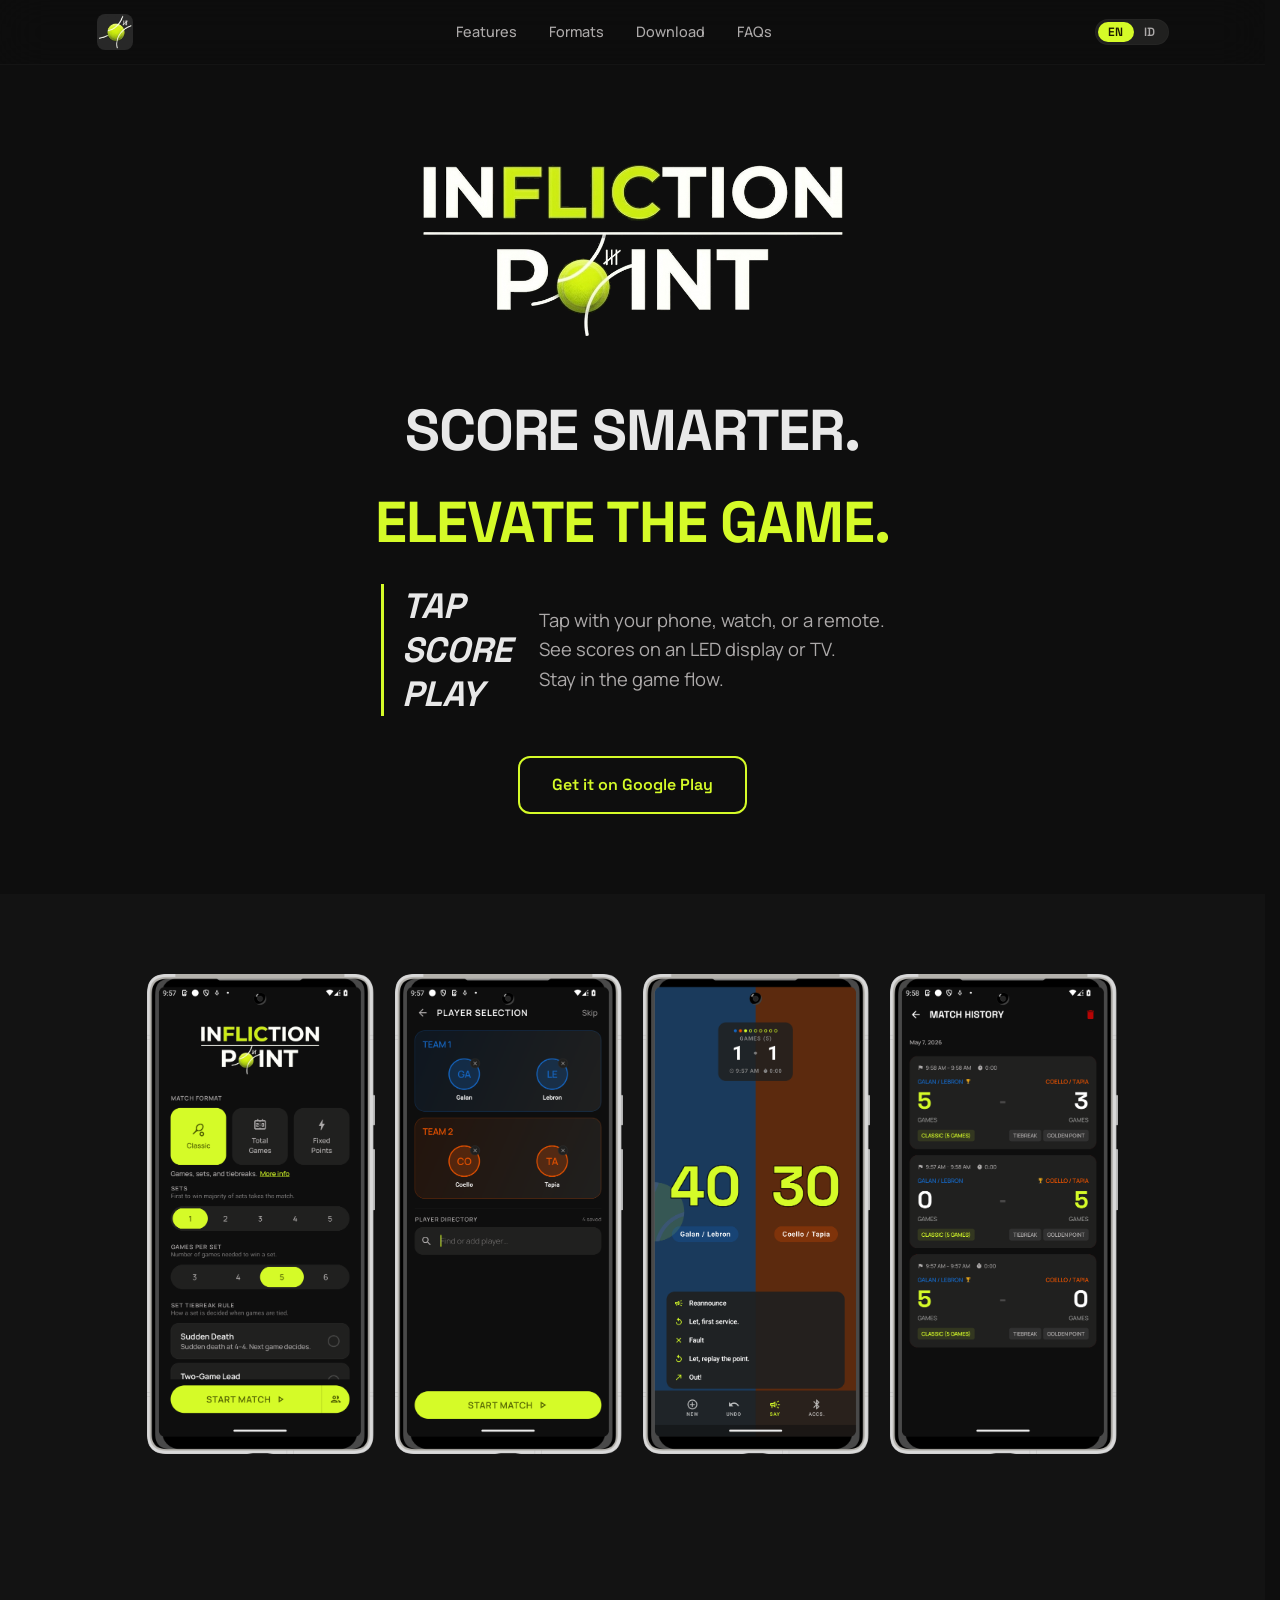
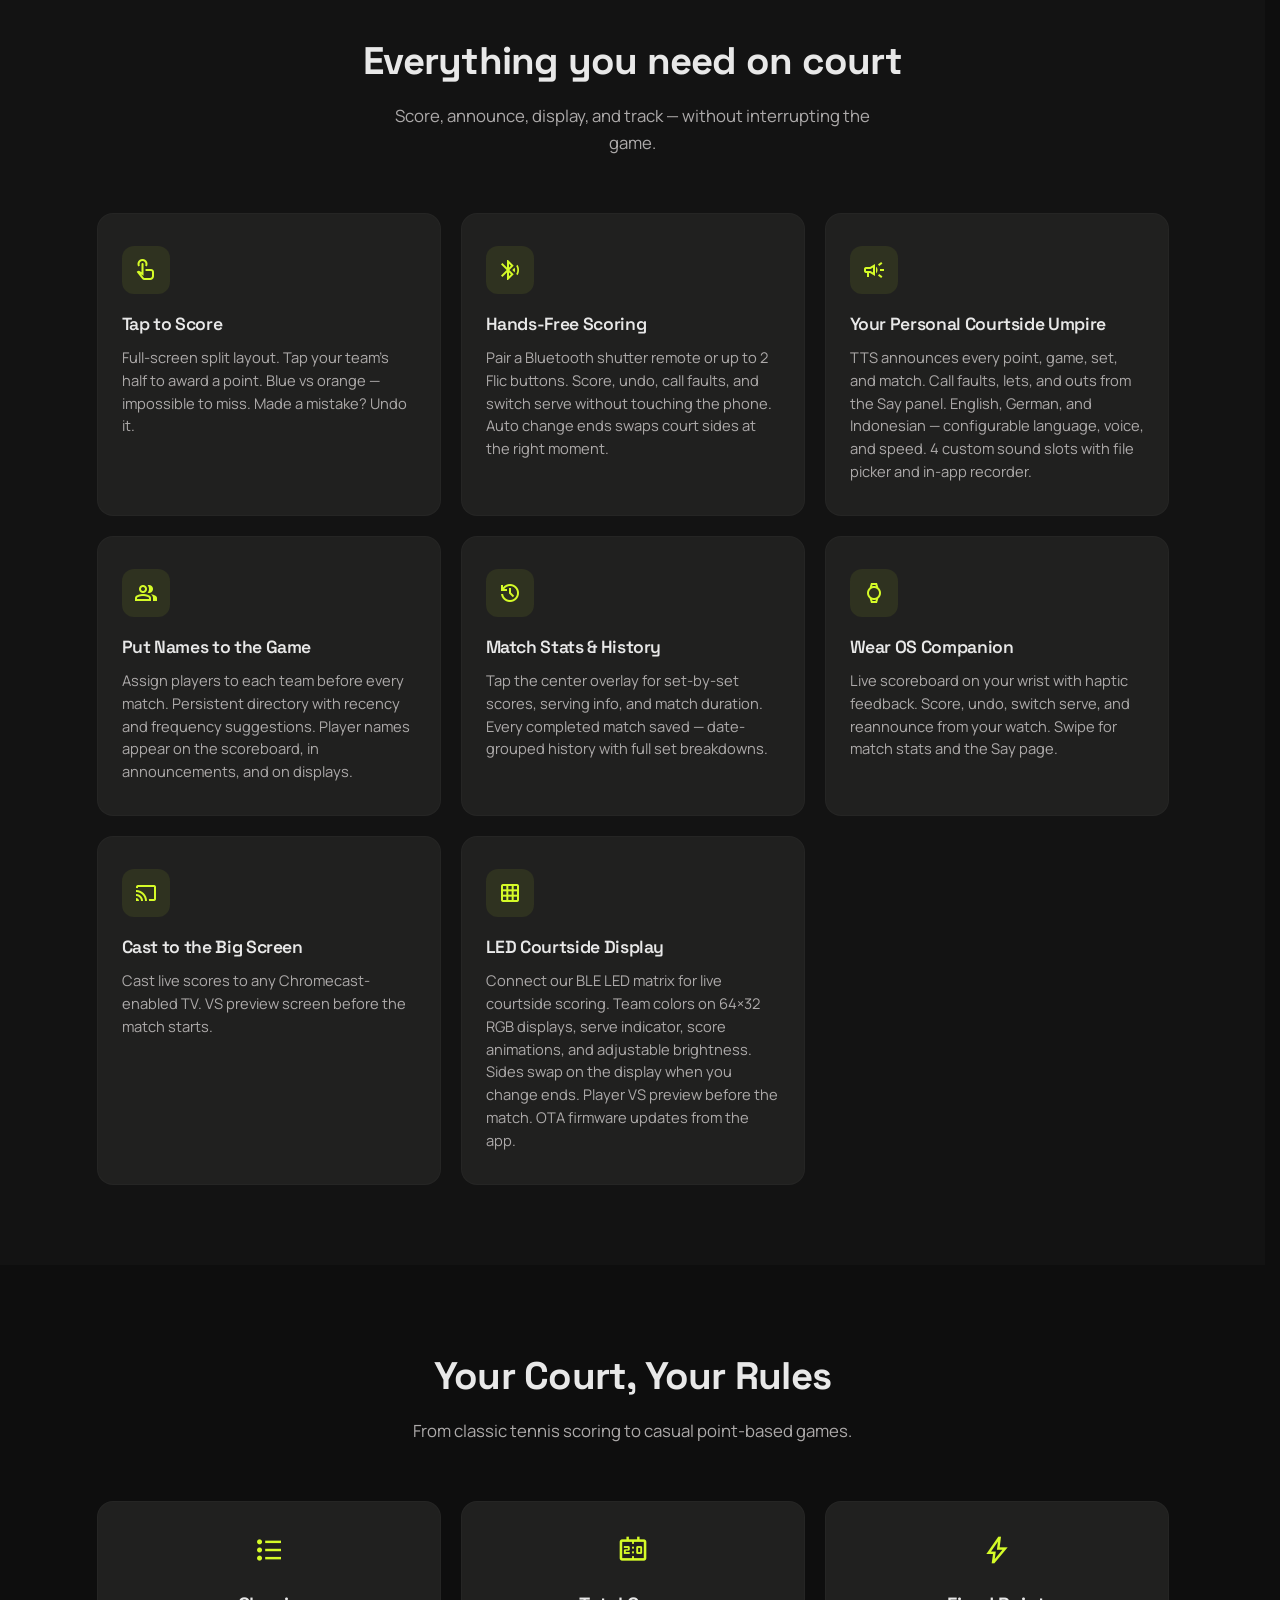
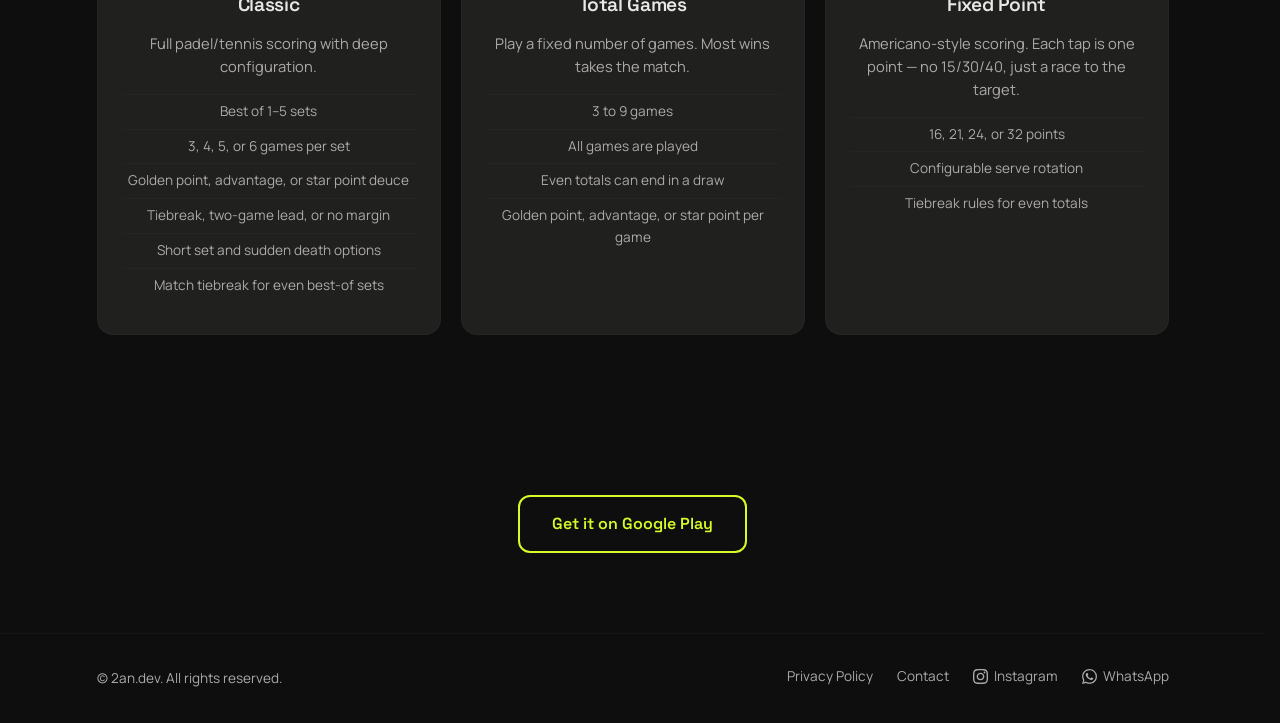
==== commit 5de6ed31: "feat: add WhatsApp link to footer, keep hero taglines in English for ID locale" ====
--- a/index.html
+++ b/index.html
@@ -30,12 +30,14 @@
         <li><a href="#download" data-i18n="nav.download">Download</a></li>
         <li><a href="faqs.html" data-i18n="nav.faqs">FAQs</a></li>
       </ul>
-      <button class="nav-hamburger" aria-label="Toggle menu" aria-expanded="false">
-        <span></span><span></span><span></span>
-      </button>
-      <div class="lang-toggle" role="group" aria-label="Language">
-        <button class="lang-btn active" data-lang="en" aria-pressed="true">EN</button>
-        <button class="lang-btn" data-lang="id" aria-pressed="false">ID</button>
+      <div class="nav-end">
+        <div class="lang-toggle" role="group" aria-label="Language">
+          <button class="lang-btn active" data-lang="en" aria-pressed="true">EN</button>
+          <button class="lang-btn" data-lang="id" aria-pressed="false">ID</button>
+        </div>
+        <button class="nav-hamburger" aria-label="Toggle menu" aria-expanded="false">
+          <span></span><span></span><span></span>
+        </button>
       </div>
     </div>
   </nav>
@@ -183,6 +185,7 @@
         <li><a href="privacy.html" data-i18n="footer.privacy">Privacy Policy</a></li>
         <li><a href="mailto:infliction-point@2an.dev" data-i18n="footer.contact">Contact</a></li>
         <li><a href="https://www.instagram.com/inflictionpoint/" target="_blank" rel="noopener" style="display:inline-flex;align-items:center;gap:6px;"><svg xmlns="http://www.w3.org/2000/svg" width="15" height="15" viewBox="0 0 24 24" fill="currentColor" aria-hidden="true"><path d="M12 2.163c3.204 0 3.584.012 4.85.07 3.252.148 4.771 1.691 4.919 4.919.058 1.265.069 1.645.069 4.849 0 3.205-.012 3.584-.069 4.849-.149 3.225-1.664 4.771-4.919 4.919-1.266.058-1.644.07-4.85.07-3.204 0-3.584-.012-4.849-.07-3.26-.149-4.771-1.699-4.919-4.92-.058-1.265-.07-1.644-.07-4.849 0-3.204.013-3.583.07-4.849.149-3.227 1.664-4.771 4.919-4.919 1.266-.057 1.645-.069 4.849-.069zm0-2.163c-3.259 0-3.667.014-4.947.072-4.358.2-6.78 2.618-6.98 6.98-.059 1.281-.073 1.689-.073 4.948 0 3.259.014 3.668.072 4.948.2 4.358 2.618 6.78 6.98 6.98 1.281.058 1.689.072 4.948.072 3.259 0 3.668-.014 4.948-.072 4.354-.2 6.782-2.618 6.979-6.98.059-1.28.073-1.689.073-4.948 0-3.259-.014-3.667-.072-4.947-.196-4.354-2.617-6.78-6.979-6.98-1.281-.059-1.69-.073-4.949-.073zm0 5.838c-3.403 0-6.162 2.759-6.162 6.162s2.759 6.163 6.162 6.163 6.162-2.759 6.162-6.163c0-3.403-2.759-6.162-6.162-6.162zm0 10.162c-2.209 0-4-1.79-4-4 0-2.209 1.791-4 4-4s4 1.791 4 4c0 2.21-1.791 4-4 4zm6.406-11.845c-.796 0-1.441.645-1.441 1.44s.645 1.44 1.441 1.44c.795 0 1.439-.645 1.439-1.44s-.644-1.44-1.439-1.44z"/></svg><span data-i18n="footer.instagram">Instagram</span></a></li>
+        <li><a href="https://wa.me/628177691213" target="_blank" rel="noopener" style="display:inline-flex;align-items:center;gap:6px;"><svg xmlns="http://www.w3.org/2000/svg" width="15" height="15" viewBox="0 0 24 24" fill="currentColor" aria-hidden="true"><path d="M17.472 14.382c-.297-.149-1.758-.867-2.03-.967-.273-.099-.471-.148-.67.15-.197.297-.767.966-.94 1.164-.173.199-.347.223-.644.075-.297-.15-1.255-.463-2.39-1.475-.883-.788-1.48-1.761-1.653-2.059-.173-.297-.018-.458.13-.606.134-.133.298-.347.446-.52.149-.174.198-.298.298-.497.099-.198.05-.371-.025-.52-.075-.149-.669-1.612-.916-2.207-.242-.579-.487-.5-.669-.51-.173-.008-.371-.01-.57-.01-.198 0-.52.074-.792.372-.272.297-1.04 1.016-1.04 2.479 0 1.462 1.065 2.875 1.213 3.074.149.198 2.096 3.2 5.077 4.487.709.306 1.262.489 1.694.625.712.227 1.36.195 1.871.118.571-.085 1.758-.719 2.006-1.413.248-.694.248-1.289.173-1.413-.074-.124-.272-.198-.57-.347m-5.421 7.403h-.004a9.87 9.87 0 01-5.031-1.378l-.361-.214-3.741.982.998-3.648-.235-.374a9.86 9.86 0 01-1.51-5.26c.001-5.45 4.436-9.884 9.888-9.884 2.64 0 5.122 1.03 6.988 2.898a9.825 9.825 0 012.893 6.994c-.003 5.45-4.437 9.884-9.885 9.884m8.413-18.297A11.815 11.815 0 0012.05 0C5.495 0 .16 5.335.157 11.892c0 2.096.547 4.142 1.588 5.945L.057 24l6.305-1.654a11.882 11.882 0 005.683 1.448h.005c6.554 0 11.89-5.335 11.893-11.893a11.821 11.821 0 00-3.48-8.413z"/></svg><span data-i18n="footer.whatsapp">WhatsApp</span></a></li>
       </ul>
     </div>
   </footer>
--- a/css/style.css
+++ b/css/style.css
@@ -83,6 +83,12 @@
 
 .nav-links a:hover { color: var(--heading-color); }
 
+.nav-end {
+  display: flex;
+  align-items: center;
+  gap: 8px;
+}
+
 .nav-hamburger {
   display: none;
   background: none;
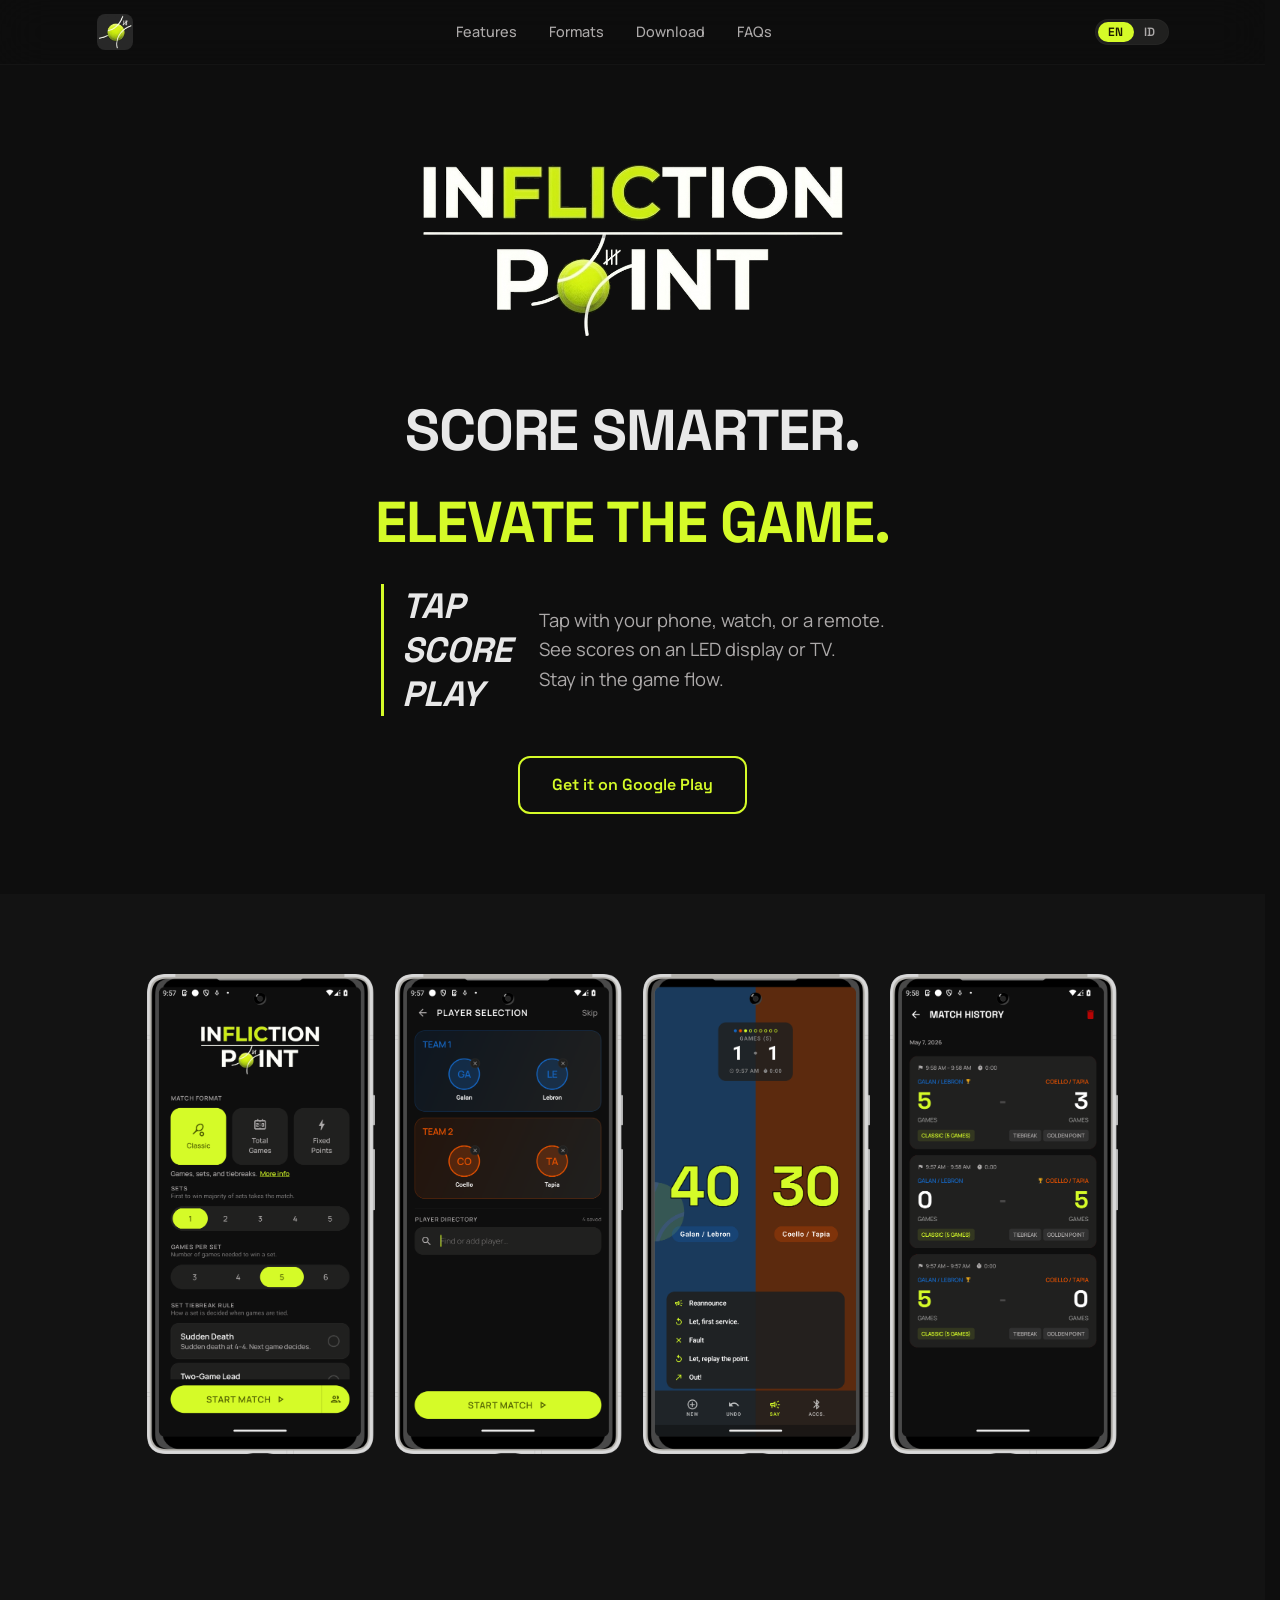
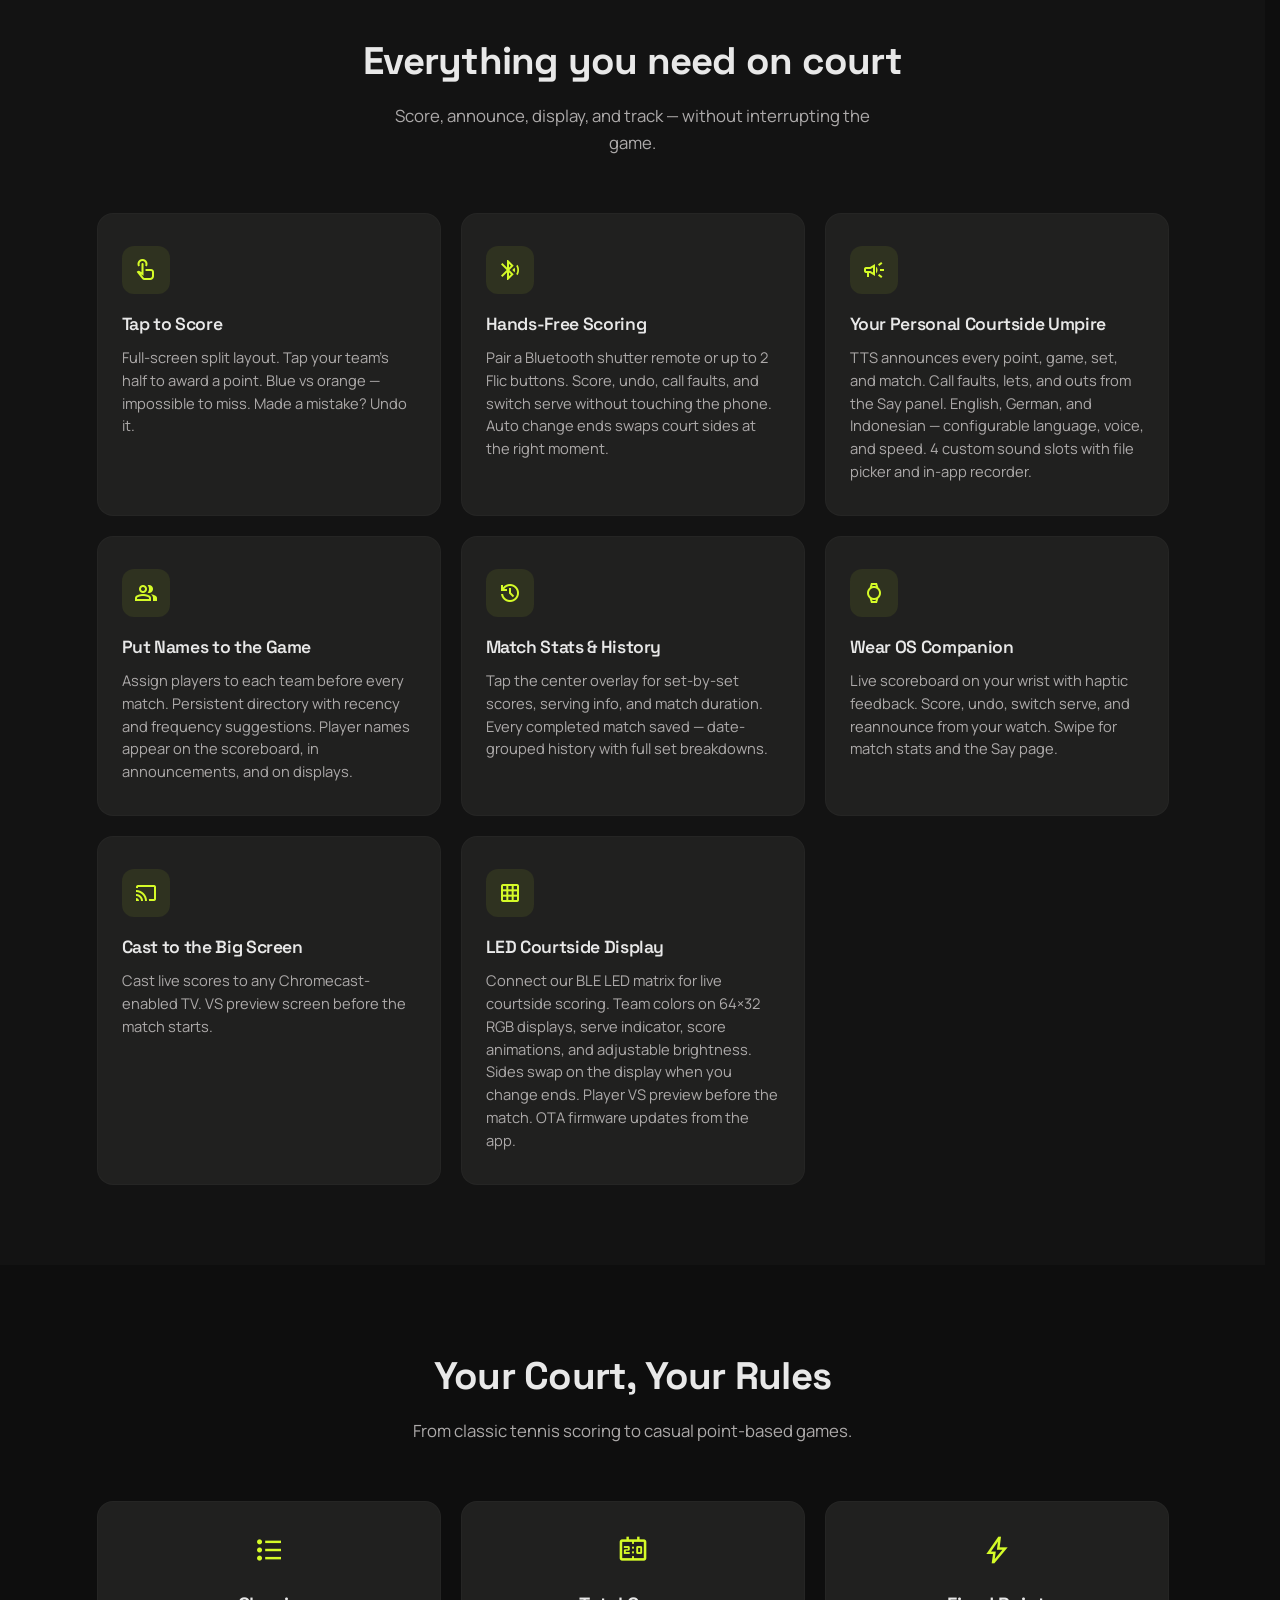
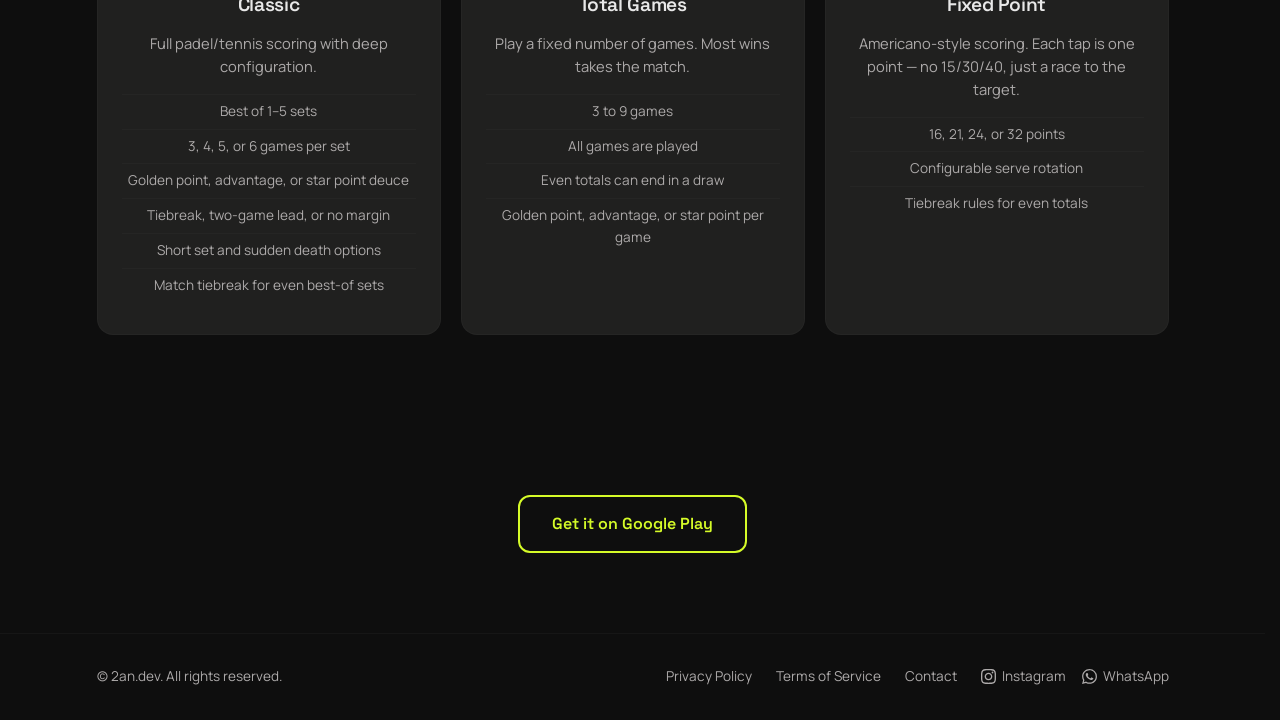
==== commit e2adb3a6: "docs(legal): update privacy policy and add terms of service Privacy policy now covers optional sign-" ====
--- a/index.html
+++ b/index.html
@@ -183,9 +183,9 @@
       <span data-i18n="footer.copyright">&copy; 2an.dev. All rights reserved.</span>
       <ul class="footer-links">
         <li><a href="privacy.html" data-i18n="footer.privacy">Privacy Policy</a></li>
+        <li><a href="terms.html" data-i18n="footer.terms">Terms of Service</a></li>
         <li><a href="mailto:infliction-point@2an.dev" data-i18n="footer.contact">Contact</a></li>
-        <li><a href="https://www.instagram.com/inflictionpoint/" target="_blank" rel="noopener" style="display:inline-flex;align-items:center;gap:6px;"><svg xmlns="http://www.w3.org/2000/svg" width="15" height="15" viewBox="0 0 24 24" fill="currentColor" aria-hidden="true"><path d="M12 2.163c3.204 0 3.584.012 4.85.07 3.252.148 4.771 1.691 4.919 4.919.058 1.265.069 1.645.069 4.849 0 3.205-.012 3.584-.069 4.849-.149 3.225-1.664 4.771-4.919 4.919-1.266.058-1.644.07-4.85.07-3.204 0-3.584-.012-4.849-.07-3.26-.149-4.771-1.699-4.919-4.92-.058-1.265-.07-1.644-.07-4.849 0-3.204.013-3.583.07-4.849.149-3.227 1.664-4.771 4.919-4.919 1.266-.057 1.645-.069 4.849-.069zm0-2.163c-3.259 0-3.667.014-4.947.072-4.358.2-6.78 2.618-6.98 6.98-.059 1.281-.073 1.689-.073 4.948 0 3.259.014 3.668.072 4.948.2 4.358 2.618 6.78 6.98 6.98 1.281.058 1.689.072 4.948.072 3.259 0 3.668-.014 4.948-.072 4.354-.2 6.782-2.618 6.979-6.98.059-1.28.073-1.689.073-4.948 0-3.259-.014-3.667-.072-4.947-.196-4.354-2.617-6.78-6.979-6.98-1.281-.059-1.69-.073-4.949-.073zm0 5.838c-3.403 0-6.162 2.759-6.162 6.162s2.759 6.163 6.162 6.163 6.162-2.759 6.162-6.163c0-3.403-2.759-6.162-6.162-6.162zm0 10.162c-2.209 0-4-1.79-4-4 0-2.209 1.791-4 4-4s4 1.791 4 4c0 2.21-1.791 4-4 4zm6.406-11.845c-.796 0-1.441.645-1.441 1.44s.645 1.44 1.441 1.44c.795 0 1.439-.645 1.439-1.44s-.644-1.44-1.439-1.44z"/></svg><span data-i18n="footer.instagram">Instagram</span></a></li>
-        <li><a href="https://wa.me/628177691213" target="_blank" rel="noopener" style="display:inline-flex;align-items:center;gap:6px;"><svg xmlns="http://www.w3.org/2000/svg" width="15" height="15" viewBox="0 0 24 24" fill="currentColor" aria-hidden="true"><path d="M17.472 14.382c-.297-.149-1.758-.867-2.03-.967-.273-.099-.471-.148-.67.15-.197.297-.767.966-.94 1.164-.173.199-.347.223-.644.075-.297-.15-1.255-.463-2.39-1.475-.883-.788-1.48-1.761-1.653-2.059-.173-.297-.018-.458.13-.606.134-.133.298-.347.446-.52.149-.174.198-.298.298-.497.099-.198.05-.371-.025-.52-.075-.149-.669-1.612-.916-2.207-.242-.579-.487-.5-.669-.51-.173-.008-.371-.01-.57-.01-.198 0-.52.074-.792.372-.272.297-1.04 1.016-1.04 2.479 0 1.462 1.065 2.875 1.213 3.074.149.198 2.096 3.2 5.077 4.487.709.306 1.262.489 1.694.625.712.227 1.36.195 1.871.118.571-.085 1.758-.719 2.006-1.413.248-.694.248-1.289.173-1.413-.074-.124-.272-.198-.57-.347m-5.421 7.403h-.004a9.87 9.87 0 01-5.031-1.378l-.361-.214-3.741.982.998-3.648-.235-.374a9.86 9.86 0 01-1.51-5.26c.001-5.45 4.436-9.884 9.888-9.884 2.64 0 5.122 1.03 6.988 2.898a9.825 9.825 0 012.893 6.994c-.003 5.45-4.437 9.884-9.885 9.884m8.413-18.297A11.815 11.815 0 0012.05 0C5.495 0 .16 5.335.157 11.892c0 2.096.547 4.142 1.588 5.945L.057 24l6.305-1.654a11.882 11.882 0 005.683 1.448h.005c6.554 0 11.89-5.335 11.893-11.893a11.821 11.821 0 00-3.48-8.413z"/></svg><span data-i18n="footer.whatsapp">WhatsApp</span></a></li>
+        <li class="footer-social"><a href="https://www.instagram.com/inflictionpoint/" target="_blank" rel="noopener" style="display:inline-flex;align-items:center;gap:6px;"><svg xmlns="http://www.w3.org/2000/svg" width="15" height="15" viewBox="0 0 24 24" fill="currentColor" aria-hidden="true"><path d="M12 2.163c3.204 0 3.584.012 4.85.07 3.252.148 4.771 1.691 4.919 4.919.058 1.265.069 1.645.069 4.849 0 3.205-.012 3.584-.069 4.849-.149 3.225-1.664 4.771-4.919 4.919-1.266.058-1.644.07-4.85.07-3.204 0-3.584-.012-4.849-.07-3.26-.149-4.771-1.699-4.919-4.92-.058-1.265-.07-1.644-.07-4.849 0-3.204.013-3.583.07-4.849.149-3.227 1.664-4.771 4.919-4.919 1.266-.057 1.645-.069 4.849-.069zm0-2.163c-3.259 0-3.667.014-4.947.072-4.358.2-6.78 2.618-6.98 6.98-.059 1.281-.073 1.689-.073 4.948 0 3.259.014 3.668.072 4.948.2 4.358 2.618 6.78 6.98 6.98 1.281.058 1.689.072 4.948.072 3.259 0 3.668-.014 4.948-.072 4.354-.2 6.782-2.618 6.979-6.98.059-1.28.073-1.689.073-4.948 0-3.259-.014-3.667-.072-4.947-.196-4.354-2.617-6.78-6.979-6.98-1.281-.059-1.69-.073-4.949-.073zm0 5.838c-3.403 0-6.162 2.759-6.162 6.162s2.759 6.163 6.162 6.163 6.162-2.759 6.162-6.163c0-3.403-2.759-6.162-6.162-6.162zm0 10.162c-2.209 0-4-1.79-4-4 0-2.209 1.791-4 4-4s4 1.791 4 4c0 2.21-1.791 4-4 4zm6.406-11.845c-.796 0-1.441.645-1.441 1.44s.645 1.44 1.441 1.44c.795 0 1.439-.645 1.439-1.44s-.644-1.44-1.439-1.44z"/></svg><span data-i18n="footer.instagram">Instagram</span></a><a href="https://wa.me/6281776911213" target="_blank" rel="noopener" style="display:inline-flex;align-items:center;gap:6px;"><svg xmlns="http://www.w3.org/2000/svg" width="15" height="15" viewBox="0 0 24 24" fill="currentColor" aria-hidden="true"><path d="M17.472 14.382c-.297-.149-1.758-.867-2.03-.967-.273-.099-.471-.148-.67.15-.197.297-.767.966-.94 1.164-.173.199-.347.223-.644.075-.297-.15-1.255-.463-2.39-1.475-.883-.788-1.48-1.761-1.653-2.059-.173-.297-.018-.458.13-.606.134-.133.298-.347.446-.52.149-.174.198-.298.298-.497.099-.198.05-.371-.025-.52-.075-.149-.669-1.612-.916-2.207-.242-.579-.487-.5-.669-.51-.173-.008-.371-.01-.57-.01-.198 0-.52.074-.792.372-.272.297-1.04 1.016-1.04 2.479 0 1.462 1.065 2.875 1.213 3.074.149.198 2.096 3.2 5.077 4.487.709.306 1.262.489 1.694.625.712.227 1.36.195 1.871.118.571-.085 1.758-.719 2.006-1.413.248-.694.248-1.289.173-1.413-.074-.124-.272-.198-.57-.347m-5.421 7.403h-.004a9.87 9.87 0 01-5.031-1.378l-.361-.214-3.741.982.998-3.648-.235-.374a9.86 9.86 0 01-1.51-5.26c.001-5.45 4.436-9.884 9.888-9.884 2.64 0 5.122 1.03 6.988 2.898a9.825 9.825 0 012.893 6.994c-.003 5.45-4.437 9.884-9.885 9.884m8.413-18.297A11.815 11.815 0 0012.05 0C5.495 0 .16 5.335.157 11.892c0 2.096.547 4.142 1.588 5.945L.057 24l6.305-1.654a11.882 11.882 0 005.683 1.448h.005c6.554 0 11.89-5.335 11.893-11.893a11.821 11.821 0 00-3.48-8.413z"/></svg><span data-i18n="footer.whatsapp">WhatsApp</span></a></li>
       </ul>
     </div>
   </footer>
--- a/css/style.css
+++ b/css/style.css
@@ -2,10 +2,10 @@
 :root {
   --electric-lime: #D5FB28;
   --electric-lime-hover: #e0fc5a;
-  --court-blue: #1565C0;
-  --court-blue-light: #1E88E5;
-  --clay-orange: #E65100;
-  --clay-orange-light: #EF6C00;
+  --court-blue: #649DFF;
+  --court-blue-light: #8AB5FF;
+  --clay-orange: #FF7943;
+  --clay-orange-light: #FF9468;
   --deep-charcoal: #0E0E0E;
   --surface-low: #131313;
   --surface-high: #20201F;
@@ -376,6 +376,11 @@
 
 .footer-links a { color: var(--on-surface-variant); }
 .footer-links a:hover { color: var(--heading-color); }
+
+.footer-social {
+  display: inline-flex;
+  gap: 16px;
+}
 
 /* ── Mobile ── */
 @media (max-width: 768px) {
@@ -424,6 +429,13 @@
     flex-direction: column;
     text-align: center;
   }
+
+  .footer-links {
+    justify-content: center;
+    flex-wrap: wrap;
+    row-gap: 12px;
+    column-gap: 16px;
+  }
 }
 
 @media (max-width: 480px) {
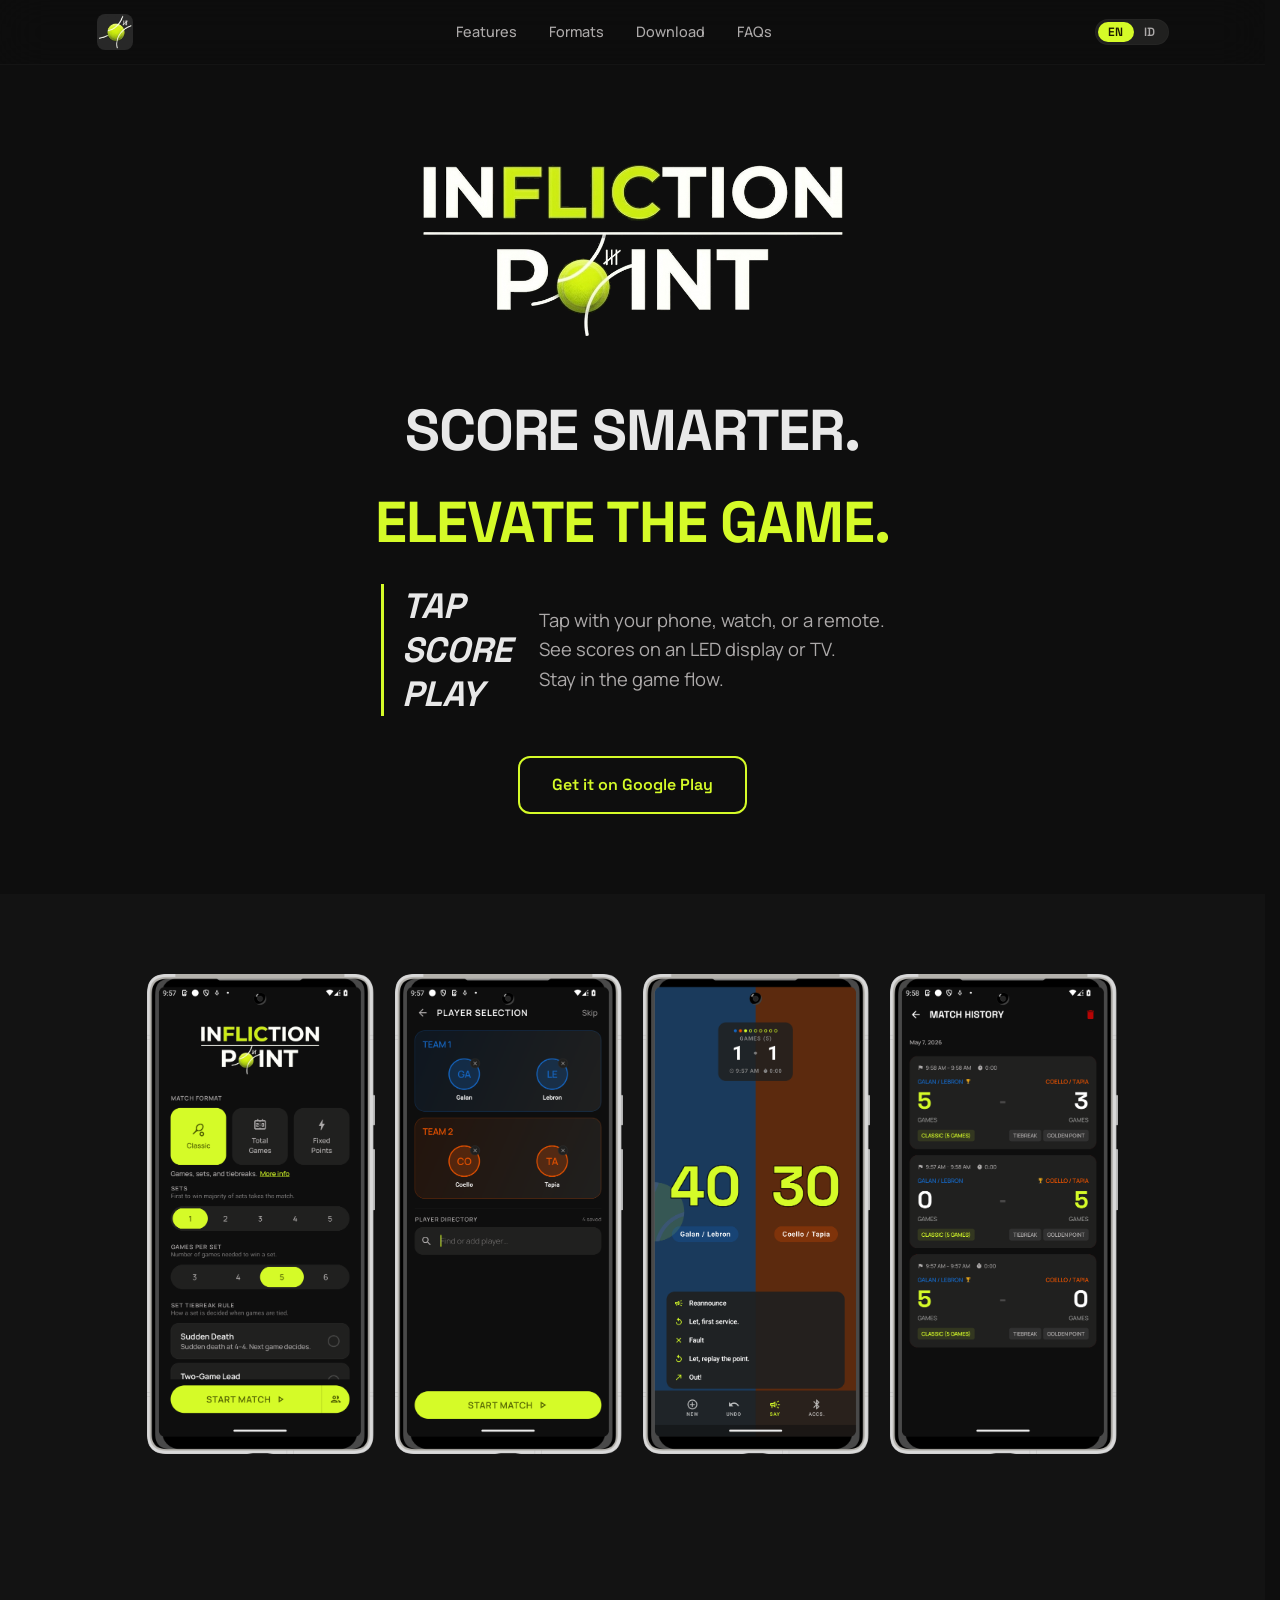
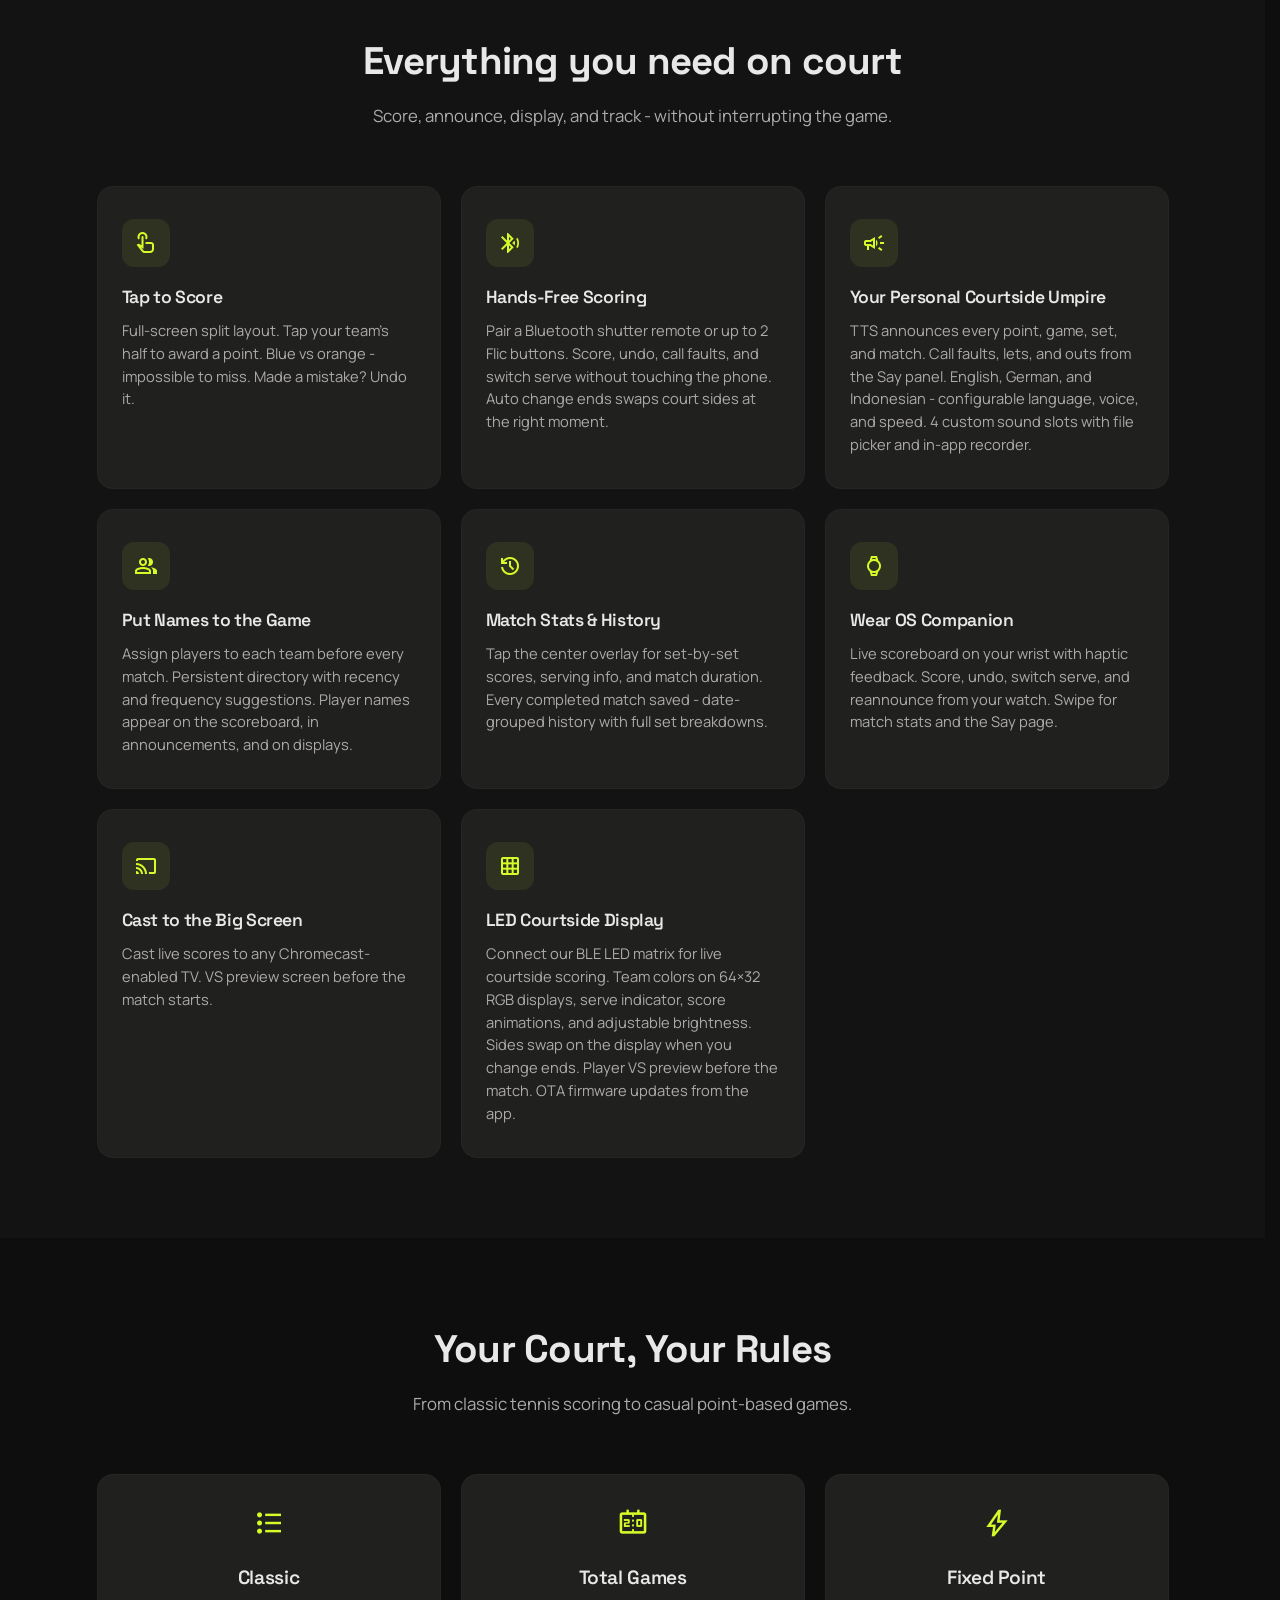
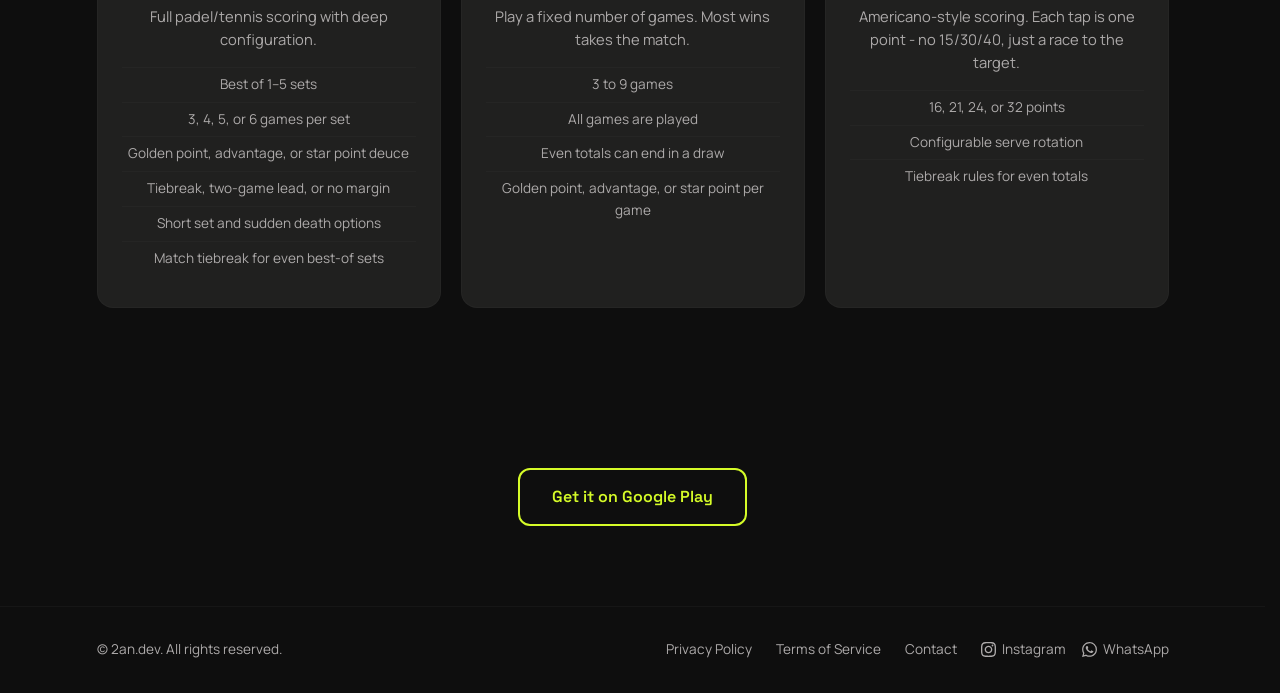
==== commit 57a69b9f: "docs(legal): add location + screen-template sections, sweep em dashes Privacy policy: disclose nearb" ====
--- a/index.html
+++ b/index.html
@@ -3,9 +3,9 @@
 <head>
   <meta charset="UTF-8">
   <meta name="viewport" content="width=device-width, initial-scale=1.0">
-  <title>Infliction Point — Padel/Tennis Scoreboard for Android</title>
+  <title>Infliction Point - Padel/Tennis Scoreboard for Android</title>
   <meta name="description" content="Padel/Tennis scoreboard app. Hands-free scoring with Flic buttons or Bluetooth remotes, TTS umpire, player assignment, Wear OS companion, Chromecast, and LED courtside display.">
-  <meta property="og:title" content="Infliction Point — Padel Scoreboard for Android">
+  <meta property="og:title" content="Infliction Point - Padel Scoreboard for Android">
   <meta property="og:description" content="Full-screen scoring with hands-free Bluetooth support, TTS announcements, and a Wear OS companion.">
   <meta property="og:type" content="website">
   <meta property="og:url" content="https://infliction-point.2an.dev/">
@@ -76,13 +76,13 @@
     <div class="container">
       <div class="section-header">
         <h2 data-i18n="features.heading">Everything you need on court</h2>
-        <p data-i18n="features.sub">Score, announce, display, and track — without interrupting the game.</p>
+        <p data-i18n="features.sub">Score, announce, display, and track - without interrupting the game.</p>
       </div>
       <div class="features-grid">
         <div class="feature-card">
           <div class="feature-icon"><span class="material-symbols-outlined">touch_app</span></div>
           <h3 data-i18n="feat.tap.title">Tap to Score</h3>
-          <p data-i18n="feat.tap.body">Full-screen split layout. Tap your team's half to award a point. Blue vs orange — impossible to miss. Made a mistake? Undo it.</p>
+          <p data-i18n="feat.tap.body">Full-screen split layout. Tap your team's half to award a point. Blue vs orange - impossible to miss. Made a mistake? Undo it.</p>
         </div>
         <div class="feature-card">
           <div class="feature-icon"><span class="material-symbols-outlined">bluetooth_searching</span></div>
@@ -92,7 +92,7 @@
         <div class="feature-card">
           <div class="feature-icon"><span class="material-symbols-outlined">campaign</span></div>
           <h3 data-i18n="feat.umpire.title">Your Personal Courtside Umpire</h3>
-          <p data-i18n="feat.umpire.body">TTS announces every point, game, set, and match. Call faults, lets, and outs from the Say panel. English, German, and Indonesian — configurable language, voice, and speed. 4 custom sound slots with file picker and in-app recorder.</p>
+          <p data-i18n="feat.umpire.body">TTS announces every point, game, set, and match. Call faults, lets, and outs from the Say panel. English, German, and Indonesian - configurable language, voice, and speed. 4 custom sound slots with file picker and in-app recorder.</p>
         </div>
         <div class="feature-card">
           <div class="feature-icon"><span class="material-symbols-outlined">group</span></div>
@@ -102,7 +102,7 @@
         <div class="feature-card">
           <div class="feature-icon"><span class="material-symbols-outlined">history</span></div>
           <h3 data-i18n="feat.stats.title">Match Stats &amp; History</h3>
-          <p data-i18n="feat.stats.body">Tap the center overlay for set-by-set scores, serving info, and match duration. Every completed match saved — date-grouped history with full set breakdowns.</p>
+          <p data-i18n="feat.stats.body">Tap the center overlay for set-by-set scores, serving info, and match duration. Every completed match saved - date-grouped history with full set breakdowns.</p>
         </div>
         <div class="feature-card">
           <div class="feature-icon"><span class="material-symbols-outlined">watch</span></div>
@@ -158,7 +158,7 @@
         <div class="format-card">
           <div class="format-icon"><span class="material-symbols-outlined">bolt</span></div>
           <h3 data-i18n="fmt.fixedpoint.title">Fixed Point</h3>
-          <p data-i18n="fmt.fixedpoint.sub">Americano-style scoring. Each tap is one point — no 15/30/40, just a race to the target.</p>
+          <p data-i18n="fmt.fixedpoint.sub">Americano-style scoring. Each tap is one point - no 15/30/40, just a race to the target.</p>
           <ul>
             <li data-i18n="fmt.fixedpoint.li1">16, 21, 24, or 32 points</li>
             <li data-i18n="fmt.fixedpoint.li2">Configurable serve rotation</li>
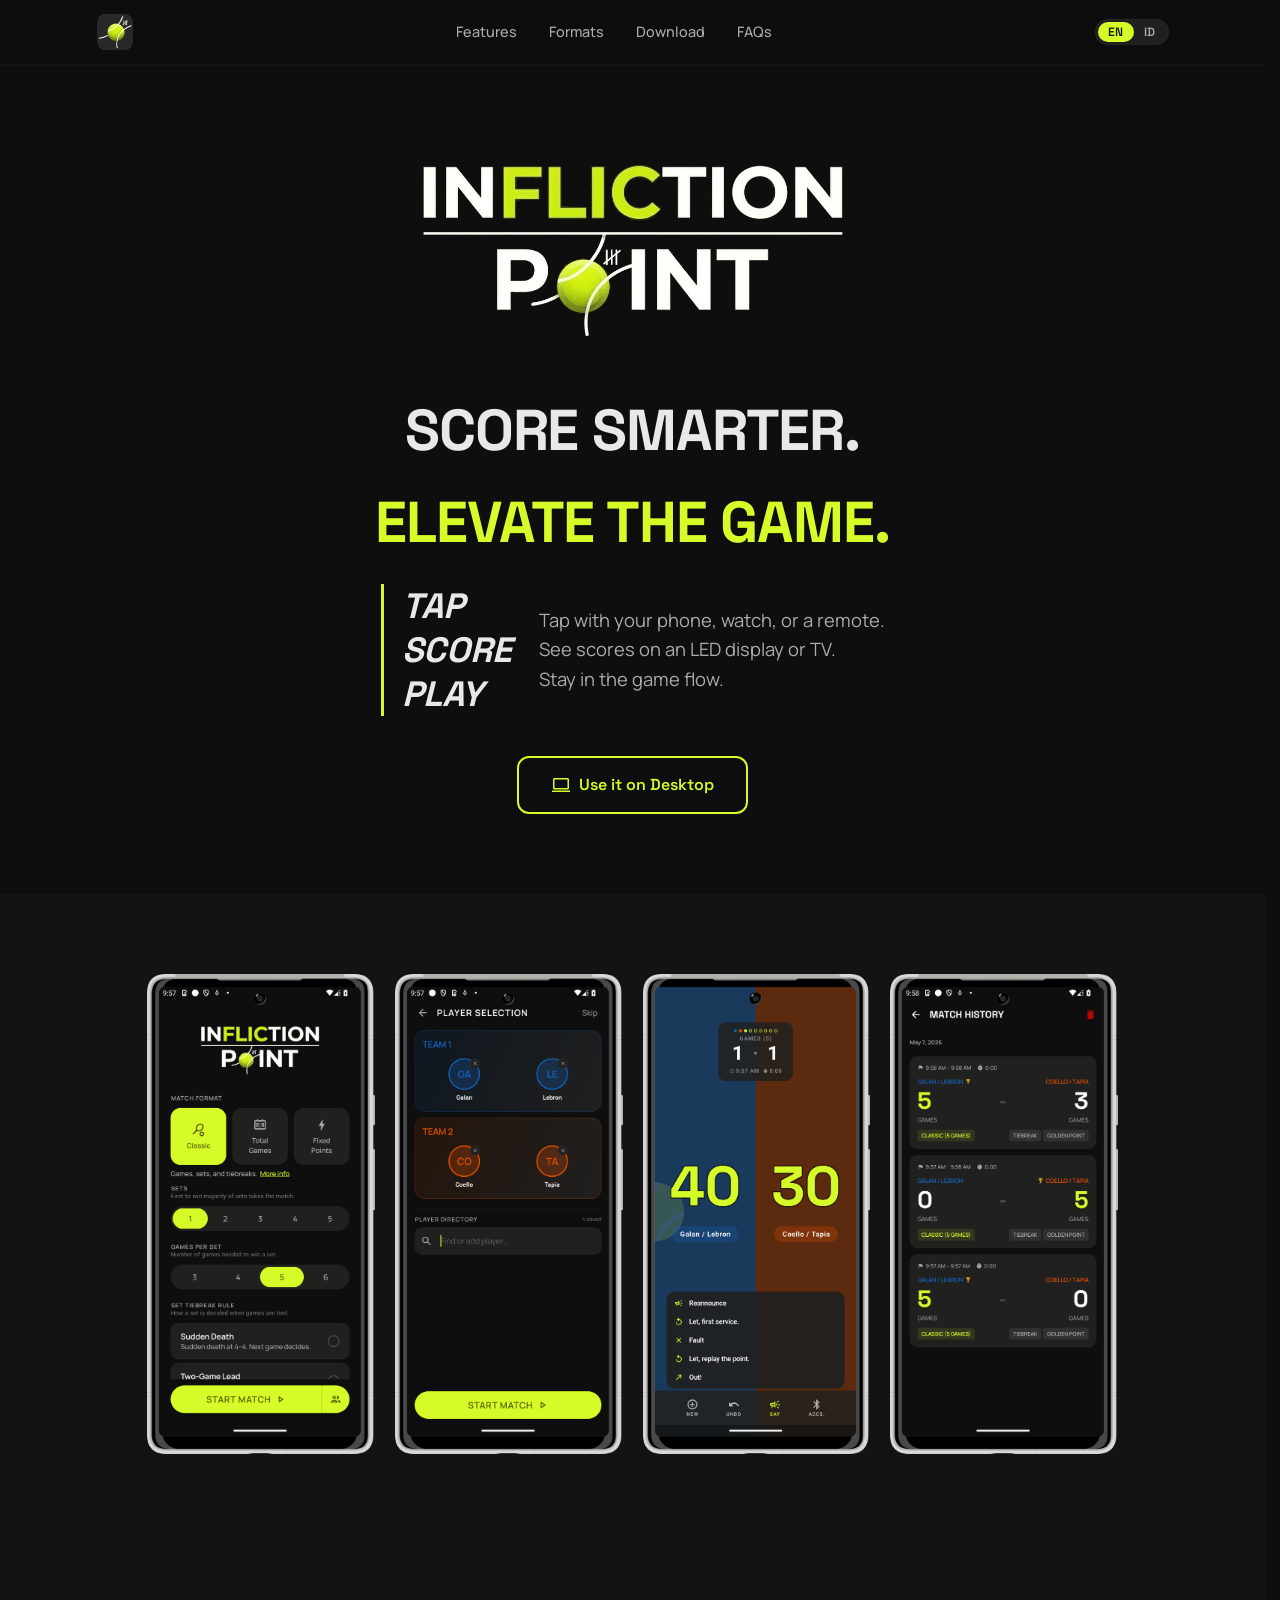
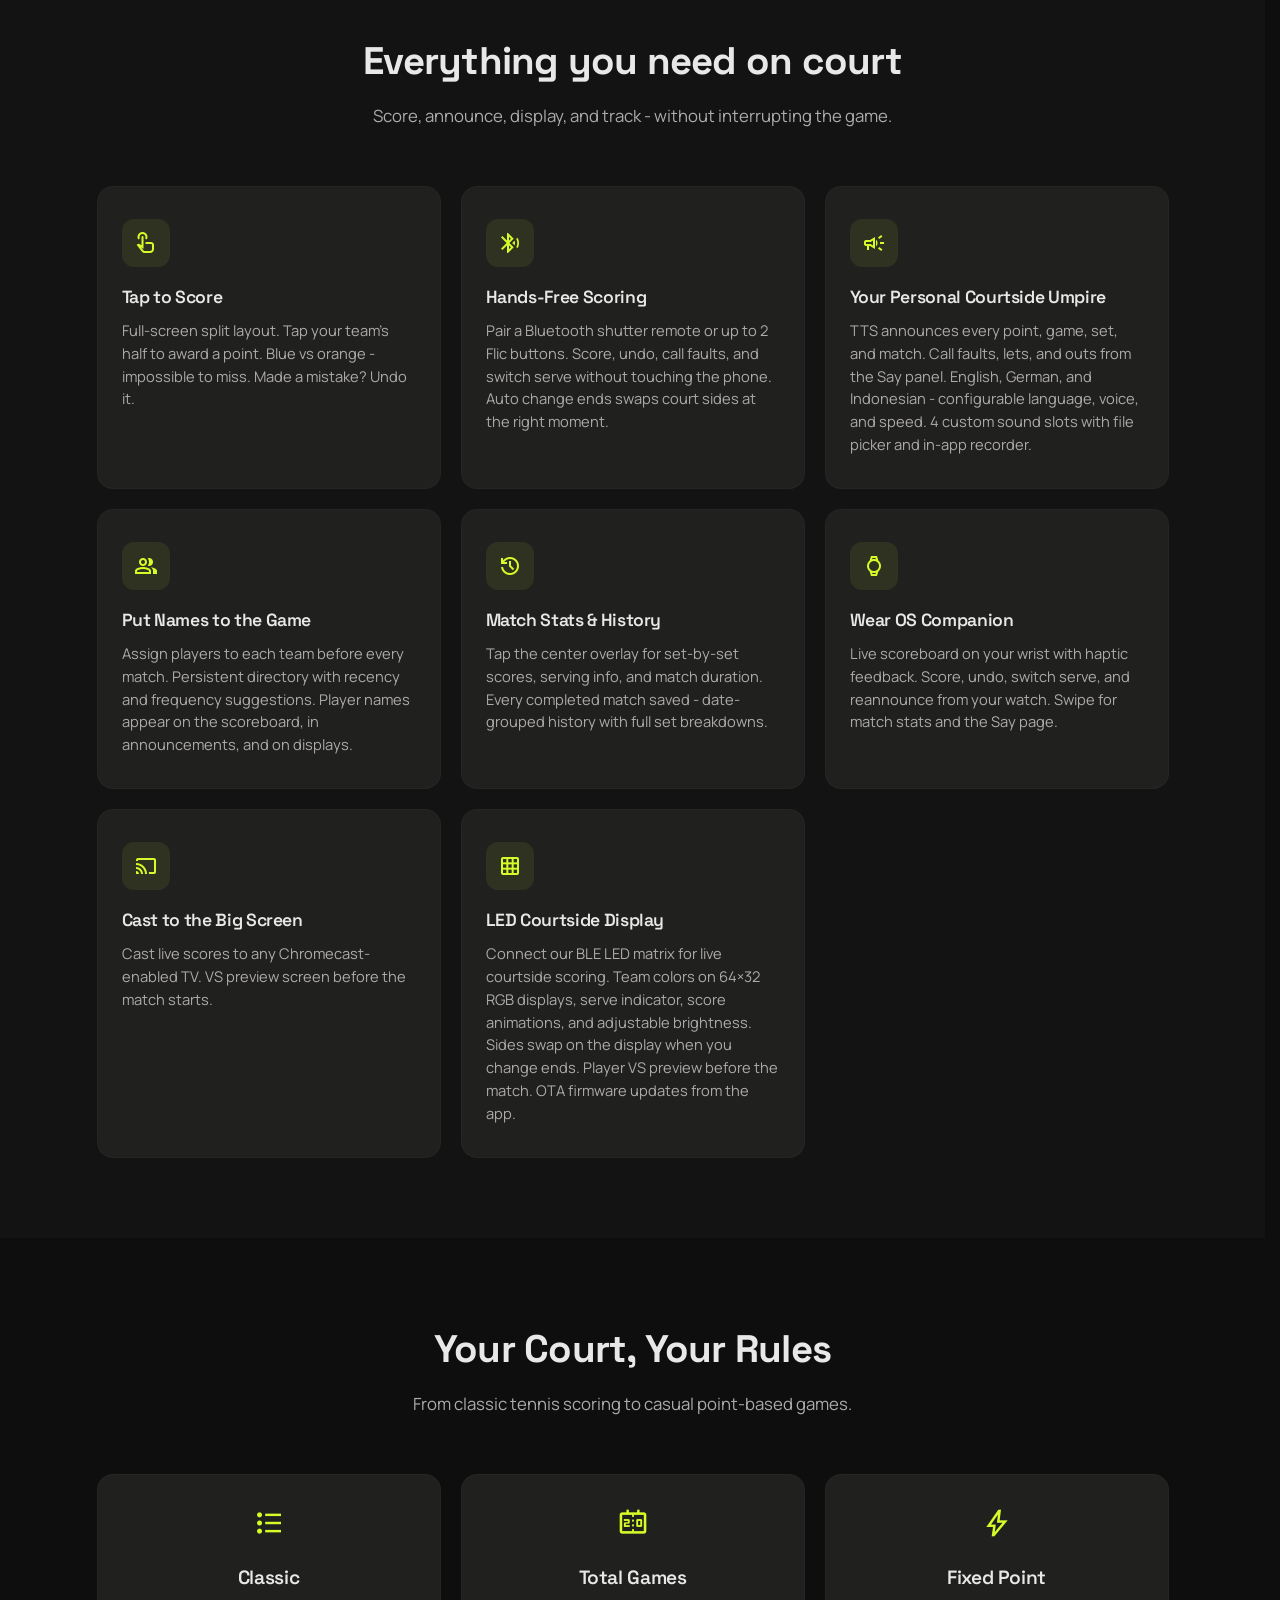
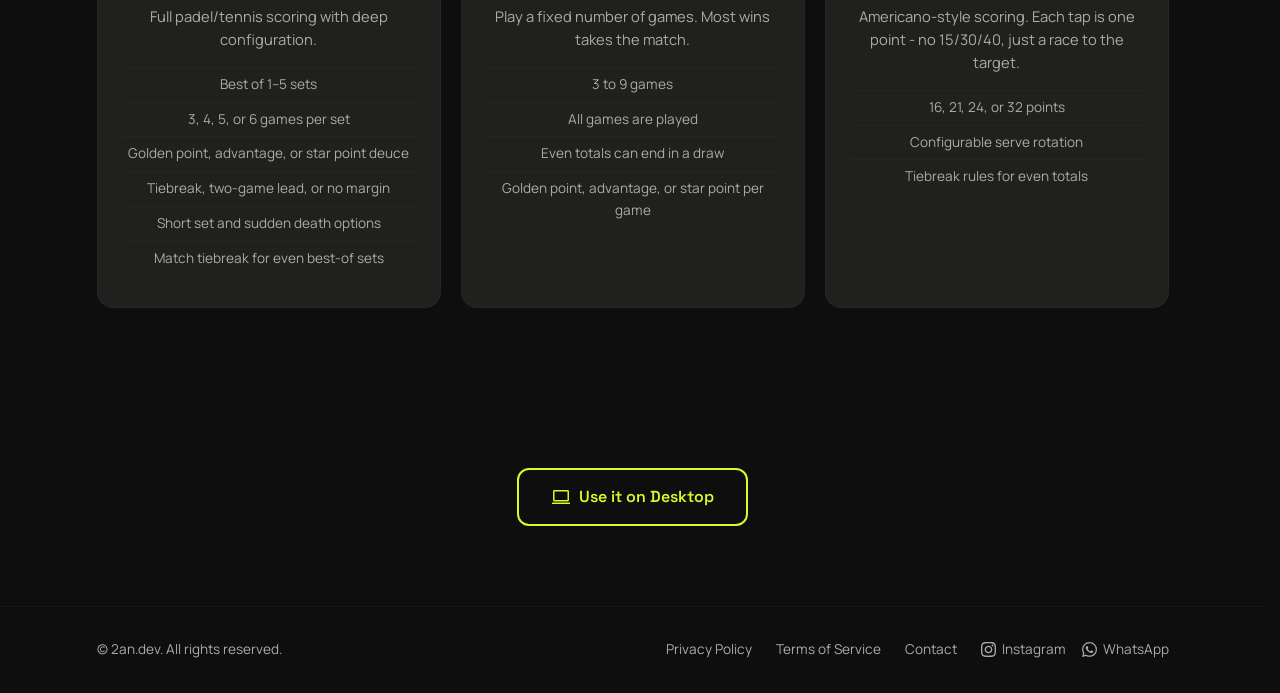
==== commit a0c7620a: "feat: add platform-aware download CTAs (iOS/desktop web app links) Google Play link now sits alongsi" ====
--- a/index.html
+++ b/index.html
@@ -57,7 +57,20 @@
         </div>
         <p data-i18n-html="hero.body">Tap with your phone, watch, or a remote.<br>See scores on an LED display or TV.<br>Stay in the game flow.</p>
       </div>
-      <a href="https://play.google.com/store/apps/details?id=dev2an.inflictionpoint" class="cta-button" target="_blank" rel="noopener" data-i18n="hero.cta">Get it on Google Play</a>
+      <div class="cta-group">
+        <a href="https://play.google.com/store/apps/details?id=dev2an.inflictionpoint" class="cta-button" target="_blank" rel="noopener" data-platform="android">
+          <svg class="cta-icon" viewBox="0 0 24 24" fill="currentColor" aria-hidden="true"><path fill-rule="evenodd" clip-rule="evenodd" d="M2 3.65629C2 2.15127 3.59967 1.18549 4.93149 1.88645L20.7844 10.2301C22.2091 10.9799 22.2091 13.0199 20.7844 13.7698L4.9315 22.1134C3.59968 22.8144 2 21.8486 2 20.3436V3.65629ZM19.8529 11.9999L16.2682 10.1132L14.2243 11.9999L16.2682 13.8866L19.8529 11.9999ZM14.3903 14.875L12.75 13.3608L6.75782 18.8921L14.3903 14.875ZM12.75 10.639L14.3903 9.12488L6.75782 5.10777L12.75 10.639ZM4 5.28391L11.2757 11.9999L4 18.7159V5.28391Z"/></svg>
+          <span data-i18n="hero.cta">Get it on Google Play</span>
+        </a>
+        <a href="https://app.infliction-point.2an.dev" class="cta-button" target="_blank" rel="noopener" data-platform="ios">
+          <svg class="cta-icon" viewBox="0 0 24 24" fill="currentColor" aria-hidden="true"><path d="M16.365 1.43c0 1.14-.435 2.19-1.14 2.98-.83.93-2.146 1.65-3.226 1.56-.136-1.106.408-2.267 1.132-3.026C13.978.99 15.31.33 16.365 1.43zM20.7 17.02c-.492 1.14-.728 1.65-1.36 2.65-.882 1.4-2.127 3.15-3.67 3.16-1.37.02-1.72-.9-3.58-.89-1.86.01-2.25.91-3.62.9-1.54-.02-2.72-1.6-3.6-3-2.47-3.9-2.73-8.48-1.2-10.92 1.08-1.73 2.79-2.75 4.4-2.75 1.64 0 2.67.9 4.03.9 1.32 0 2.12-.9 4.02-.9 1.44 0 2.96.79 4.05 2.15-3.56 1.95-2.98 7.02.52 8.71z"/></svg>
+          <span data-i18n="download.ios">Use it on iOS</span>
+        </a>
+        <a href="https://app.infliction-point.2an.dev" class="cta-button" target="_blank" rel="noopener" data-platform="desktop">
+          <span class="material-symbols-outlined cta-icon" aria-hidden="true">computer</span>
+          <span data-i18n="download.desktop">Use it on Desktop</span>
+        </a>
+      </div>
     </div>
   </section>
 
@@ -173,7 +186,20 @@
   <!-- Download -->
   <section id="download" class="download">
     <div class="container">
-      <a href="https://play.google.com/store/apps/details?id=dev2an.inflictionpoint" class="cta-button" target="_blank" rel="noopener" data-i18n="download.cta">Get it on Google Play</a>
+      <div class="cta-group">
+        <a href="https://play.google.com/store/apps/details?id=dev2an.inflictionpoint" class="cta-button" target="_blank" rel="noopener" data-platform="android">
+          <svg class="cta-icon" viewBox="0 0 24 24" fill="currentColor" aria-hidden="true"><path fill-rule="evenodd" clip-rule="evenodd" d="M2 3.65629C2 2.15127 3.59967 1.18549 4.93149 1.88645L20.7844 10.2301C22.2091 10.9799 22.2091 13.0199 20.7844 13.7698L4.9315 22.1134C3.59968 22.8144 2 21.8486 2 20.3436V3.65629ZM19.8529 11.9999L16.2682 10.1132L14.2243 11.9999L16.2682 13.8866L19.8529 11.9999ZM14.3903 14.875L12.75 13.3608L6.75782 18.8921L14.3903 14.875ZM12.75 10.639L14.3903 9.12488L6.75782 5.10777L12.75 10.639ZM4 5.28391L11.2757 11.9999L4 18.7159V5.28391Z"/></svg>
+          <span data-i18n="download.cta">Get it on Google Play</span>
+        </a>
+        <a href="https://app.infliction-point.2an.dev" class="cta-button" target="_blank" rel="noopener" data-platform="ios">
+          <svg class="cta-icon" viewBox="0 0 24 24" fill="currentColor" aria-hidden="true"><path d="M16.365 1.43c0 1.14-.435 2.19-1.14 2.98-.83.93-2.146 1.65-3.226 1.56-.136-1.106.408-2.267 1.132-3.026C13.978.99 15.31.33 16.365 1.43zM20.7 17.02c-.492 1.14-.728 1.65-1.36 2.65-.882 1.4-2.127 3.15-3.67 3.16-1.37.02-1.72-.9-3.58-.89-1.86.01-2.25.91-3.62.9-1.54-.02-2.72-1.6-3.6-3-2.47-3.9-2.73-8.48-1.2-10.92 1.08-1.73 2.79-2.75 4.4-2.75 1.64 0 2.67.9 4.03.9 1.32 0 2.12-.9 4.02-.9 1.44 0 2.96.79 4.05 2.15-3.56 1.95-2.98 7.02.52 8.71z"/></svg>
+          <span data-i18n="download.ios">Use it on iOS</span>
+        </a>
+        <a href="https://app.infliction-point.2an.dev" class="cta-button" target="_blank" rel="noopener" data-platform="desktop">
+          <span class="material-symbols-outlined cta-icon" aria-hidden="true">computer</span>
+          <span data-i18n="download.desktop">Use it on Desktop</span>
+        </a>
+      </div>
     </div>
   </section>
 
--- a/css/style.css
+++ b/css/style.css
@@ -187,6 +187,30 @@
   color: var(--on-primary-dark);
 }
 
+.cta-button.primary {
+  background: var(--electric-lime);
+  color: var(--on-primary-dark);
+}
+
+.cta-button.primary:hover {
+  background: var(--electric-lime-hover);
+  border-color: var(--electric-lime-hover);
+}
+
+.cta-group {
+  display: flex;
+  flex-wrap: wrap;
+  gap: 12px;
+  justify-content: center;
+}
+
+.cta-icon {
+  width: 20px;
+  height: 20px;
+  font-size: 20px;
+  flex-shrink: 0;
+}
+
 /* ── Section Headers ── */
 .section-header {
   text-align: center;
